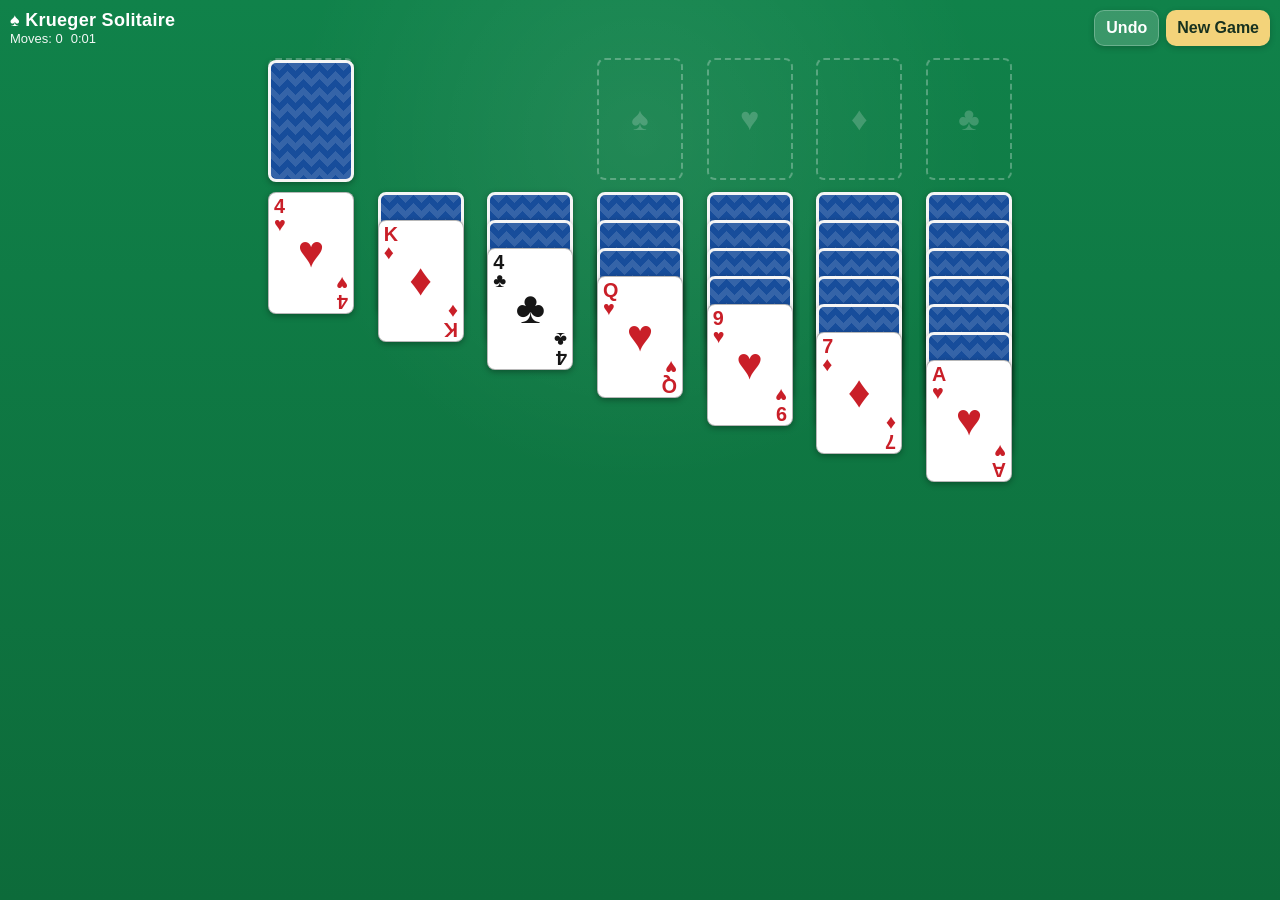
==== index.html @ a9549241 "Add files via upload" ====
<!DOCTYPE html>
<html lang="en">
<head>
  <meta charset="UTF-8" />
  <meta name="viewport" content="width=device-width, initial-scale=1, viewport-fit=cover, user-scalable=no" />
  <meta name="theme-color" content="#0d6b3a" />
  <meta name="apple-mobile-web-app-capable" content="yes" />
  <meta name="apple-mobile-web-app-status-bar-style" content="black-translucent" />
  <meta name="apple-mobile-web-app-title" content="Krueger Solitaire" />
  <title>Krueger Solitaire</title>
  <style>
    :root {
      --felt: #0d6b3a;
      --felt-dark: #084b2a;
      --gold: #f3d37a;
      --card-w: min(12.6vw, 74px);
      --card-h: calc(var(--card-w) * 1.42);
      --gap: min(1.5vw, 10px);
      --down-offset: min(4.8vw, 28px);
      --up-offset: min(7.2vw, 42px);
    }

    * { box-sizing: border-box; -webkit-tap-highlight-color: transparent; }
    html, body {
      margin: 0;
      width: 100%;
      height: 100%;
      overflow: hidden;
      font-family: -apple-system, BlinkMacSystemFont, "Segoe UI", sans-serif;
      background: var(--felt-dark);
      color: white;
      touch-action: manipulation;
      user-select: none;
    }

    body {
      padding-top: env(safe-area-inset-top);
      padding-bottom: env(safe-area-inset-bottom);
      background:
        radial-gradient(circle at 50% 15%, rgba(255,255,255,.08), transparent 35%),
        linear-gradient(180deg, #10824a, var(--felt));
    }

    #app {
      height: 100%;
      display: flex;
      flex-direction: column;
    }

    header {
      height: 54px;
      padding: 8px 10px 6px;
      display: flex;
      align-items: center;
      justify-content: space-between;
      gap: 8px;
    }

    .title {
      font-weight: 800;
      letter-spacing: .3px;
      font-size: 18px;
    }

    .stats {
      display: flex;
      gap: 8px;
      font-size: 13px;
      opacity: .95;
    }

    button {
      border: 0;
      border-radius: 10px;
      padding: 8px 11px;
      font: inherit;
      font-weight: 700;
      color: #17311f;
      background: var(--gold);
      box-shadow: 0 2px 6px rgba(0,0,0,.2);
    }

    button:active { transform: translateY(1px); }

    .toolbar {
      display: flex;
      gap: 7px;
    }

    .secondary {
      background: rgba(255,255,255,.18);
      color: white;
      border: 1px solid rgba(255,255,255,.24);
    }

    #board {
      flex: 1;
      position: relative;
      padding: 4px 8px 8px;
      overflow: hidden;
    }

    .top-row, .tableau {
      display: grid;
      grid-template-columns: repeat(7, var(--card-w));
      gap: var(--gap);
      justify-content: space-between;
    }

    .top-row {
      height: calc(var(--card-h) + 12px);
      align-items: start;
    }

    .slot, .pile {
      width: var(--card-w);
      height: var(--card-h);
      border-radius: 8px;
      position: relative;
    }

    .slot {
      border: 2px dashed rgba(255,255,255,.28);
      display: flex;
      align-items: center;
      justify-content: center;
      font-size: calc(var(--card-w) * .38);
      color: rgba(255,255,255,.42);
    }

    .slot.foundation::after {
      content: attr(data-suit);
      font-size: calc(var(--card-w) * .38);
      opacity: .48;
    }

    .spacer { visibility: hidden; }

    .card {
      position: absolute;
      width: var(--card-w);
      height: var(--card-h);
      border-radius: 8px;
      background: #fff;
      border: 1px solid rgba(0,0,0,.28);
      box-shadow: 0 2px 6px rgba(0,0,0,.32);
      color: #161616;
      padding: 5px;
      display: flex;
      flex-direction: column;
      justify-content: space-between;
      font-weight: 800;
      line-height: .9;
      cursor: pointer;
    }

    .card.red { color: #c91f28; }

    .card .corner {
      font-size: calc(var(--card-w) * .23);
    }

    .card .center {
      align-self: center;
      font-size: calc(var(--card-w) * .52);
      transform: translateY(-2px);
    }

    .card.face-down {
      background:
        linear-gradient(135deg, rgba(255,255,255,.13) 25%, transparent 25%) -8px 0/16px 16px,
        linear-gradient(225deg, rgba(255,255,255,.13) 25%, transparent 25%) -8px 0/16px 16px,
        linear-gradient(315deg, rgba(255,255,255,.13) 25%, transparent 25%) 0 0/16px 16px,
        linear-gradient(45deg, rgba(255,255,255,.13) 25%, transparent 25%) 0 0/16px 16px,
        #174d9b;
      border: 3px solid #f5f5f5;
    }

    .card.face-down > * { display: none; }

    .card.selected {
      outline: 4px solid #ffd84d;
      outline-offset: -2px;
      transform: translateY(-4px);
      z-index: 200 !important;
    }

    .tableau {
      position: relative;
      height: calc(100% - var(--card-h) - 18px);
      align-items: start;
    }

    .column {
      position: relative;
      min-height: var(--card-h);
      border-radius: 8px;
    }

    .column.empty {
      border: 2px dashed rgba(255,255,255,.2);
    }

    #message {
      position: fixed;
      left: 50%;
      bottom: calc(20px + env(safe-area-inset-bottom));
      transform: translateX(-50%);
      padding: 10px 16px;
      border-radius: 999px;
      background: rgba(0,0,0,.72);
      color: white;
      font-weight: 700;
      opacity: 0;
      pointer-events: none;
      transition: opacity .2s;
      z-index: 999;
    }

    #message.show { opacity: 1; }

    #win {
      position: fixed;
      inset: 0;
      background: rgba(0,0,0,.55);
      display: none;
      align-items: center;
      justify-content: center;
      z-index: 1000;
      padding: 24px;
    }

    #win.show { display: flex; }

    .win-card {
      width: min(92vw, 380px);
      background: white;
      color: #17311f;
      border-radius: 22px;
      padding: 28px;
      text-align: center;
      box-shadow: 0 20px 60px rgba(0,0,0,.35);
    }

    .win-card h2 { margin-top: 0; font-size: 30px; }
    .win-card p { color: #45564b; }

    @media (min-width: 700px) {
      :root {
        --card-w: 86px;
        --gap: 14px;
        --down-offset: 28px;
        --up-offset: 42px;
      }
      #board { max-width: 760px; width: 100%; margin: 0 auto; }
    }
  </style>
</head>
<body>
<div id="app">
  <header>
    <div>
      <div class="title">♠ Krueger Solitaire</div>
      <div class="stats"><span id="moves">Moves: 0</span><span id="time">0:00</span></div>
    </div>
    <div class="toolbar">
      <button class="secondary" id="undoBtn">Undo</button>
      <button id="newBtn">New Game</button>
    </div>
  </header>

  <main id="board">
    <section class="top-row">
      <div id="stock" class="pile slot">↻</div>
      <div id="waste" class="pile"></div>
      <div class="spacer"></div>
      <div class="pile slot foundation" data-suit="♠" data-foundation="S"></div>
      <div class="pile slot foundation" data-suit="♥" data-foundation="H"></div>
      <div class="pile slot foundation" data-suit="♦" data-foundation="D"></div>
      <div class="pile slot foundation" data-suit="♣" data-foundation="C"></div>
    </section>

    <section id="tableau" class="tableau"></section>
  </main>
</div>

<div id="message"></div>
<div id="win">
  <div class="win-card">
    <h2>Krueger Victory! 🎉</h2>
    <p id="winStats"></p>
    <button id="playAgain">Play Again</button>
  </div>
</div>

<script>
(() => {
  const suits = [
    { code: "S", symbol: "♠", color: "black" },
    { code: "H", symbol: "♥", color: "red" },
    { code: "D", symbol: "♦", color: "red" },
    { code: "C", symbol: "♣", color: "black" }
  ];
  const ranks = ["A","2","3","4","5","6","7","8","9","10","J","Q","K"];

  let game;
  let selected = null;
  let history = [];
  let timerId = null;
  let startTime = null;

  const $ = (s) => document.querySelector(s);
  const tableauEl = $("#tableau");
  const stockEl = $("#stock");
  const wasteEl = $("#waste");
  const msgEl = $("#message");

  function freshDeck() {
    let deck = [];
    for (const suit of suits) {
      ranks.forEach((rank, i) => deck.push({
        id: suit.code + rank,
        suit: suit.code,
        symbol: suit.symbol,
        color: suit.color,
        rank,
        value: i + 1,
        faceUp: false
      }));
    }
    for (let i = deck.length - 1; i > 0; i--) {
      const j = Math.floor(Math.random() * (i + 1));
      [deck[i], deck[j]] = [deck[j], deck[i]];
    }
    return deck;
  }

  function newGame() {
    clearInterval(timerId);
    startTime = Date.now();
    timerId = setInterval(updateTime, 1000);
    const deck = freshDeck();
    const tableau = Array.from({ length: 7 }, () => []);
    for (let col = 0; col < 7; col++) {
      for (let row = 0; row <= col; row++) {
        const c = deck.pop();
        c.faceUp = row === col;
        tableau[col].push(c);
      }
    }
    game = {
      stock: deck,
      waste: [],
      tableau,
      foundations: { S: [], H: [], D: [], C: [] },
      moves: 0
    };
    selected = null;
    history = [];
    $("#win").classList.remove("show");
    render();
  }

  function snapshot() {
    history.push(JSON.stringify(game));
    if (history.length > 100) history.shift();
  }

  function undo() {
    if (!history.length) return toast("Nothing to undo");
    game = JSON.parse(history.pop());
    selected = null;
    render();
  }

  function updateTime() {
    if (!startTime) return;
    const sec = Math.floor((Date.now() - startTime) / 1000);
    const m = Math.floor(sec / 60);
    const s = String(sec % 60).padStart(2, "0");
    $("#time").textContent = `${m}:${s}`;
  }

  function cardHTML(card, z = 1, top = 0) {
    const div = document.createElement("div");
    div.className = `card ${card.color === "red" ? "red" : ""} ${card.faceUp ? "" : "face-down"}`;
    div.dataset.id = card.id;
    div.style.zIndex = z;
    div.style.top = `${top}px`;
    if (card.faceUp) {
      div.innerHTML = `<div class="corner">${card.rank}<br>${card.symbol}</div><div class="center">${card.symbol}</div><div class="corner" style="transform:rotate(180deg)">${card.rank}<br>${card.symbol}</div>`;
    }
    return div;
  }

  function render() {
    $("#moves").textContent = `Moves: ${game.moves}`;
    document.querySelectorAll(".foundation").forEach(el => {
      const suit = el.dataset.foundation;
      el.innerHTML = "";
      const pile = game.foundations[suit];
      if (pile.length) {
        const card = pile[pile.length - 1];
        const node = cardHTML(card);
        node.addEventListener("click", () => selectCard("foundation", suit, pile.length - 1));
        el.appendChild(node);
      }
    });

    stockEl.innerHTML = "";
    stockEl.textContent = game.stock.length ? "" : "↻";
    if (game.stock.length) {
      const back = cardHTML({ id:"stock", faceUp:false });
      back.addEventListener("click", drawStock);
      stockEl.appendChild(back);
    } else {
      stockEl.onclick = recycleStock;
    }

    wasteEl.innerHTML = "";
    if (game.waste.length) {
      const card = game.waste[game.waste.length - 1];
      const node = cardHTML(card);
      node.addEventListener("click", () => selectCard("waste", null, game.waste.length - 1));
      wasteEl.appendChild(node);
    }

    tableauEl.innerHTML = "";
    game.tableau.forEach((col, ci) => {
      const colEl = document.createElement("div");
      colEl.className = `column ${col.length ? "" : "empty"}`;
      colEl.dataset.col = ci;
      colEl.addEventListener("click", (e) => {
        if (e.target === colEl) tryMoveToTableau(ci);
      });

      let top = 0;
      col.forEach((card, ri) => {
        const node = cardHTML(card, ri + 1, top);
        if (selected && selected.source === "tableau" && selected.col === ci && ri >= selected.index) {
          node.classList.add("selected");
        }
        node.addEventListener("click", (e) => {
          e.stopPropagation();
          if (!card.faceUp && ri === col.length - 1) {
            snapshot();
            card.faceUp = true;
            game.moves++;
            render();
            return;
          }
          if (card.faceUp) selectCard("tableau", ci, ri);
        });
        colEl.appendChild(node);
        top += card.faceUp ? parseFloat(getComputedStyle(document.documentElement).getPropertyValue("--up-offset")) || 42
                           : parseFloat(getComputedStyle(document.documentElement).getPropertyValue("--down-offset")) || 28;
      });
      tableauEl.appendChild(colEl);
    });

    if (selected) {
      document.querySelectorAll(`[data-id="${selected.card.id}"]`).forEach(el => el.classList.add("selected"));
    }
    checkWin();
  }

  function drawStock() {
    if (!game.stock.length) return recycleStock();
    snapshot();
    const c = game.stock.pop();
    c.faceUp = true;
    game.waste.push(c);
    game.moves++;
    selected = null;
    render();
  }

  function recycleStock() {
    if (!game.waste.length) return toast("No cards to recycle");
    snapshot();
    game.stock = game.waste.reverse().map(c => ({...c, faceUp:false}));
    game.waste = [];
    game.moves++;
    selected = null;
    render();
  }

  function selectCard(source, col, index) {
    let card;
    if (source === "waste") card = game.waste[index];
    if (source === "foundation") card = game.foundations[col][index];
    if (source === "tableau") card = game.tableau[col][index];

    if (!card || !card.faceUp) return;

    if (selected && selected.card.id === card.id) {
      if (!tryAutoFoundation()) {
        selected = null;
        render();
      }
      return;
    }

    selected = { source, col, index, card };
    render();
  }

  function isRed(card) { return card.color === "red"; }

  function canPlaceOnTableau(card, target) {
    if (!target) return card.value === 13;
    return target.faceUp && isRed(card) !== isRed(target) && target.value === card.value + 1;
  }

  function canPlaceOnFoundation(card, suit) {
    if (card.suit !== suit) return false;
    const pile = game.foundations[suit];
    return card.value === pile.length + 1;
  }

  function removeSelected() {
    if (selected.source === "waste") return [game.waste.pop()];
    if (selected.source === "foundation") return [game.foundations[selected.col].pop()];
    if (selected.source === "tableau") {
      return game.tableau[selected.col].splice(selected.index);
    }
    return [];
  }

  function revealTop(col) {
    const pile = game.tableau[col];
    if (pile.length && !pile[pile.length - 1].faceUp) {
      pile[pile.length - 1].faceUp = true;
    }
  }

  function tryMoveToTableau(targetCol) {
    if (!selected) return;
    const moving = selected.source === "tableau"
      ? game.tableau[selected.col].slice(selected.index)
      : [selected.card];
    const targetPile = game.tableau[targetCol];
    const target = targetPile[targetPile.length - 1];

    if (selected.source === "tableau" && selected.col === targetCol) return;

    if (canPlaceOnTableau(moving[0], target)) {
      snapshot();
      const fromCol = selected.source === "tableau" ? selected.col : null;
      targetPile.push(...removeSelected());
      if (fromCol !== null) revealTop(fromCol);
      game.moves++;
      selected = null;
      render();
    } else {
      toast("That card cannot go there");
    }
  }

  function tryMoveToFoundation(suit) {
    if (!selected) return;
    if (selected.source === "tableau" && selected.index !== game.tableau[selected.col].length - 1) {
      return toast("Only the top card can move to a foundation");
    }
    if (!canPlaceOnFoundation(selected.card, suit)) return toast("That card cannot go there");

    snapshot();
    const fromCol = selected.source === "tableau" ? selected.col : null;
    const [card] = removeSelected();
    game.foundations[suit].push(card);
    if (fromCol !== null) revealTop(fromCol);
    game.moves++;
    selected = null;
    render();
  }

  function tryAutoFoundation() {
    if (!selected) return false;
    if (selected.source === "tableau" && selected.index !== game.tableau[selected.col].length - 1) return false;
    const suit = selected.card.suit;
    if (!canPlaceOnFoundation(selected.card, suit)) return false;
    tryMoveToFoundation(suit);
    return true;
  }

  function toast(text) {
    msgEl.textContent = text;
    msgEl.classList.add("show");
    setTimeout(() => msgEl.classList.remove("show"), 1200);
  }

  function checkWin() {
    const total = Object.values(game.foundations).reduce((a, p) => a + p.length, 0);
    if (total === 52) {
      clearInterval(timerId);
      $("#winStats").textContent = `Finished in ${$("#time").textContent} with ${game.moves} moves.`;
      $("#win").classList.add("show");
    }
  }

  document.querySelectorAll(".foundation").forEach(el => {
    el.addEventListener("click", (e) => {
      if (e.target === el) tryMoveToFoundation(el.dataset.foundation);
    });
  });

  $("#newBtn").addEventListener("click", newGame);
  $("#undoBtn").addEventListener("click", undo);
  $("#playAgain").addEventListener("click", newGame);

  newGame();
})();
</script>
</body>
</html>
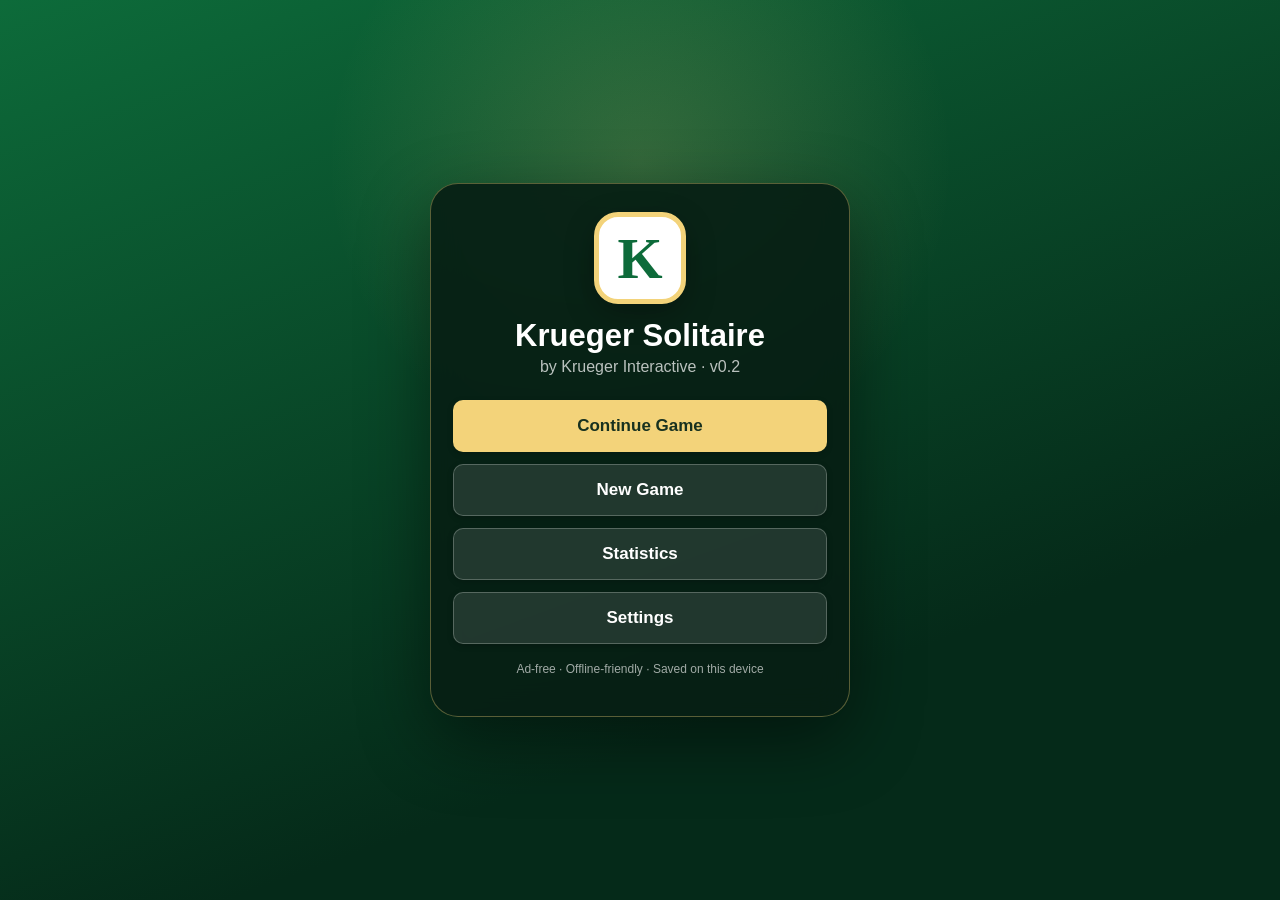
==== commit 71d61538: "Add files via upload" ====
--- a/index.html
+++ b/index.html
@@ -7,7 +7,7 @@
   <meta name="apple-mobile-web-app-capable" content="yes" />
   <meta name="apple-mobile-web-app-status-bar-style" content="black-translucent" />
   <meta name="apple-mobile-web-app-title" content="Krueger Solitaire" />
-  <title>Krueger Solitaire</title>
+  <title>Krueger Solitaire v0.2</title>
   <style>
     :root {
       --felt: #0d6b3a;
@@ -254,6 +254,106 @@
       }
       #board { max-width: 760px; width: 100%; margin: 0 auto; }
     }
+
+    .screen-overlay {
+      position: fixed;
+      inset: 0;
+      z-index: 2000;
+      display: none;
+      align-items: center;
+      justify-content: center;
+      padding: calc(24px + env(safe-area-inset-top)) 22px calc(24px + env(safe-area-inset-bottom));
+      background:
+        radial-gradient(circle at 50% 18%, rgba(243,211,122,.18), transparent 32%),
+        linear-gradient(160deg, #0d6b3a, #052a19 72%);
+    }
+    .screen-overlay.show { display: flex; }
+    .menu-panel {
+      width: min(92vw, 420px);
+      max-height: 90vh;
+      overflow: auto;
+      background: rgba(7,31,20,.92);
+      border: 1px solid rgba(243,211,122,.35);
+      border-radius: 28px;
+      padding: 28px 22px;
+      box-shadow: 0 24px 70px rgba(0,0,0,.45);
+      text-align: center;
+      backdrop-filter: blur(16px);
+    }
+    .brand-mark {
+      width: 92px;
+      height: 92px;
+      margin: 0 auto 14px;
+      border-radius: 24px;
+      display: grid;
+      place-items: center;
+      font-family: Georgia, serif;
+      font-size: 58px;
+      font-weight: 800;
+      color: #0d6b3a;
+      background: #fff;
+      border: 5px solid var(--gold);
+      box-shadow: 0 10px 30px rgba(0,0,0,.3);
+    }
+    .menu-panel h1 { margin: 4px 0 4px; font-size: 31px; }
+    .menu-panel .subtitle { margin: 0 0 24px; opacity: .72; }
+    .menu-actions { display: grid; gap: 12px; }
+    .menu-actions button {
+      width: 100%;
+      min-height: 52px;
+      font-size: 17px;
+    }
+    .menu-actions .secondary { background: rgba(255,255,255,.11); }
+    .small-note { margin-top: 18px; font-size: 12px; opacity: .62; }
+    .panel-head {
+      display: flex;
+      justify-content: space-between;
+      align-items: center;
+      margin-bottom: 18px;
+    }
+    .panel-head h2 { margin: 0; }
+    .close-button {
+      width: 42px !important;
+      min-height: 42px !important;
+      padding: 0;
+      border-radius: 50%;
+    }
+    .stat-grid {
+      display: grid;
+      grid-template-columns: 1fr 1fr;
+      gap: 12px;
+      text-align: left;
+    }
+    .stat-box {
+      background: rgba(255,255,255,.09);
+      border: 1px solid rgba(255,255,255,.12);
+      border-radius: 16px;
+      padding: 16px;
+    }
+    .stat-box strong { display: block; font-size: 26px; color: var(--gold); }
+    .stat-box span { font-size: 12px; opacity: .74; }
+    .theme-list { display: grid; gap: 11px; }
+    .theme-option {
+      display: flex;
+      justify-content: space-between;
+      align-items: center;
+      min-height: 54px;
+      padding: 10px 14px;
+      border: 1px solid rgba(255,255,255,.14);
+      border-radius: 15px;
+      background: rgba(255,255,255,.08);
+      color: white;
+      font-weight: 700;
+    }
+    .theme-option.active { outline: 3px solid var(--gold); }
+    .theme-swatch {
+      width: 60px;
+      height: 28px;
+      border-radius: 999px;
+      border: 2px solid rgba(255,255,255,.6);
+    }
+    #homeBtn { padding-left: 10px; padding-right: 10px; }
+
   </style>
 </head>
 <body>
@@ -264,6 +364,7 @@
       <div class="stats"><span id="moves">Moves: 0</span><span id="time">0:00</span></div>
     </div>
     <div class="toolbar">
+      <button class="secondary" id="homeBtn">Home</button>
       <button class="secondary" id="undoBtn">Undo</button>
       <button id="newBtn">New Game</button>
     </div>
@@ -293,8 +394,131 @@
   </div>
 </div>
 
+
+<div id="homeScreen" class="screen-overlay show">
+  <div class="menu-panel">
+    <div class="brand-mark">K</div>
+    <h1>Krueger Solitaire</h1>
+    <p class="subtitle">by Krueger Interactive · v0.2</p>
+    <div class="menu-actions">
+      <button id="continueBtn">Continue Game</button>
+      <button id="freshGameBtn" class="secondary">New Game</button>
+      <button id="statsBtn" class="secondary">Statistics</button>
+      <button id="settingsBtn" class="secondary">Settings</button>
+    </div>
+    <p class="small-note">Ad-free · Offline-friendly · Saved on this device</p>
+  </div>
+</div>
+
+<div id="statsScreen" class="screen-overlay">
+  <div class="menu-panel">
+    <div class="panel-head">
+      <h2>Statistics</h2>
+      <button class="secondary close-button" data-close="statsScreen">×</button>
+    </div>
+    <div class="stat-grid">
+      <div class="stat-box"><strong id="statGames">0</strong><span>Games started</span></div>
+      <div class="stat-box"><strong id="statWins">0</strong><span>Games won</span></div>
+      <div class="stat-box"><strong id="statBest">—</strong><span>Best time</span></div>
+      <div class="stat-box"><strong id="statMoves">—</strong><span>Best moves</span></div>
+    </div>
+    <div class="menu-actions" style="margin-top:16px">
+      <button id="resetStatsBtn" class="secondary">Reset Statistics</button>
+    </div>
+  </div>
+</div>
+
+<div id="settingsScreen" class="screen-overlay">
+  <div class="menu-panel">
+    <div class="panel-head">
+      <h2>Table Theme</h2>
+      <button class="secondary close-button" data-close="settingsScreen">×</button>
+    </div>
+    <div class="theme-list">
+      <button class="theme-option" data-theme="green"><span>Classic Green</span><span class="theme-swatch" style="background:#0d6b3a"></span></button>
+      <button class="theme-option" data-theme="blue"><span>Midnight Blue</span><span class="theme-swatch" style="background:#164a8a"></span></button>
+      <button class="theme-option" data-theme="burgundy"><span>Burgundy</span><span class="theme-swatch" style="background:#721f35"></span></button>
+      <button class="theme-option" data-theme="black"><span>Black & Gold</span><span class="theme-swatch" style="background:#181818"></span></button>
+    </div>
+  </div>
+</div>
+
 <script>
 (() => {
+
+  const SAVE_KEY = "krueger-solitaire-save-v02";
+  const STATS_KEY = "krueger-solitaire-stats-v02";
+  const THEME_KEY = "krueger-solitaire-theme-v02";
+  let elapsedBeforeLoad = 0;
+
+  function getStats() {
+    try {
+      return JSON.parse(localStorage.getItem(STATS_KEY)) || { games: 0, wins: 0, bestSeconds: null, bestMoves: null };
+    } catch {
+      return { games: 0, wins: 0, bestSeconds: null, bestMoves: null };
+    }
+  }
+
+  function saveStats(stats) {
+    localStorage.setItem(STATS_KEY, JSON.stringify(stats));
+    updateStatsPanel();
+  }
+
+  function updateStatsPanel() {
+    const s = getStats();
+    const format = (seconds) => {
+      if (seconds == null) return "—";
+      const m = Math.floor(seconds / 60);
+      return `${m}:${String(seconds % 60).padStart(2, "0")}`;
+    };
+    document.querySelector("#statGames").textContent = s.games;
+    document.querySelector("#statWins").textContent = s.wins;
+    document.querySelector("#statBest").textContent = format(s.bestSeconds);
+    document.querySelector("#statMoves").textContent = s.bestMoves ?? "—";
+  }
+
+  function saveCurrentGame() {
+    if (!game) return;
+    const elapsed = Math.floor((Date.now() - startTime) / 1000);
+    localStorage.setItem(SAVE_KEY, JSON.stringify({ game, elapsed }));
+  }
+
+  function loadCurrentGame() {
+    try {
+      const saved = JSON.parse(localStorage.getItem(SAVE_KEY));
+      if (!saved?.game) return false;
+      game = saved.game;
+      elapsedBeforeLoad = saved.elapsed || 0;
+      startTime = Date.now() - elapsedBeforeLoad * 1000;
+      history = [];
+      selected = null;
+      render();
+      return true;
+    } catch {
+      return false;
+    }
+  }
+
+  function applyTheme(name) {
+    const themes = {
+      green: ["#0d6b3a", "#084b2a"],
+      blue: ["#164a8a", "#082950"],
+      burgundy: ["#721f35", "#3d0e1b"],
+      black: ["#181818", "#050505"]
+    };
+    const chosen = themes[name] || themes.green;
+    document.documentElement.style.setProperty("--felt", chosen[0]);
+    document.documentElement.style.setProperty("--felt-dark", chosen[1]);
+    document.body.style.background =
+      `radial-gradient(circle at 50% 15%, rgba(255,255,255,.08), transparent 35%), linear-gradient(180deg, ${chosen[0]}, ${chosen[1]})`;
+    localStorage.setItem(THEME_KEY, name);
+    document.querySelectorAll(".theme-option").forEach(b => b.classList.toggle("active", b.dataset.theme === name));
+  }
+
+  function showScreen(id) {
+    document.querySelectorAll(".screen-overlay").forEach(el => el.classList.remove("show"));
+    if (id) document.querySelector(`#${id}`).classList.add("show");
+  }
   const suits = [
     { code: "S", symbol: "♠", color: "black" },
     { code: "H", symbol: "♥", color: "red" },
@@ -335,7 +559,13 @@
     return deck;
   }
 
-  function newGame() {
+  function newGame(countGame = true) {
+    clearInterval(timerId);
+    if (countGame) {
+      const stats = getStats();
+      stats.games++;
+      saveStats(stats);
+    }
     clearInterval(timerId);
     startTime = Date.now();
     timerId = setInterval(updateTime, 1000);
@@ -462,6 +692,7 @@
       document.querySelectorAll(`[data-id="${selected.card.id}"]`).forEach(el => el.classList.add("selected"));
     }
     checkWin();
+    saveCurrentGame();
   }
 
   function drawStock() {
@@ -593,6 +824,16 @@
     const total = Object.values(game.foundations).reduce((a, p) => a + p.length, 0);
     if (total === 52) {
       clearInterval(timerId);
+      const elapsed = Math.floor((Date.now() - startTime) / 1000);
+      const stats = getStats();
+      if (!game.winRecorded) {
+        stats.wins++;
+        stats.bestSeconds = stats.bestSeconds == null ? elapsed : Math.min(stats.bestSeconds, elapsed);
+        stats.bestMoves = stats.bestMoves == null ? game.moves : Math.min(stats.bestMoves, game.moves);
+        game.winRecorded = true;
+        saveStats(stats);
+        saveCurrentGame();
+      }
       $("#winStats").textContent = `Finished in ${$("#time").textContent} with ${game.moves} moves.`;
       $("#win").classList.add("show");
     }
@@ -604,11 +845,52 @@
     });
   });
 
-  $("#newBtn").addEventListener("click", newGame);
+  $("#newBtn").addEventListener("click", () => newGame(true));
   $("#undoBtn").addEventListener("click", undo);
-  $("#playAgain").addEventListener("click", newGame);
-
-  newGame();
+  $("#playAgain").addEventListener("click", () => newGame(true));
+  $("#homeBtn").addEventListener("click", () => showScreen("homeScreen"));
+
+  $("#continueBtn").addEventListener("click", () => {
+    if (!game && !loadCurrentGame()) newGame(true);
+    showScreen(null);
+  });
+
+  $("#freshGameBtn").addEventListener("click", () => {
+    newGame(true);
+    showScreen(null);
+  });
+
+  $("#statsBtn").addEventListener("click", () => {
+    updateStatsPanel();
+    showScreen("statsScreen");
+  });
+
+  $("#settingsBtn").addEventListener("click", () => showScreen("settingsScreen"));
+
+  document.querySelectorAll("[data-close]").forEach(btn => {
+    btn.addEventListener("click", () => showScreen("homeScreen"));
+  });
+
+  document.querySelectorAll(".theme-option").forEach(btn => {
+    btn.addEventListener("click", () => applyTheme(btn.dataset.theme));
+  });
+
+  $("#resetStatsBtn").addEventListener("click", () => {
+    if (confirm("Reset all Krueger Solitaire statistics?")) {
+      localStorage.removeItem(STATS_KEY);
+      updateStatsPanel();
+    }
+  });
+
+  applyTheme(localStorage.getItem(THEME_KEY) || "green");
+  updateStatsPanel();
+
+  clearInterval(timerId);
+  startTime = Date.now();
+  timerId = setInterval(updateTime, 1000);
+  if (!loadCurrentGame()) {
+    newGame(false);
+  }
 })();
 </script>
 </body>
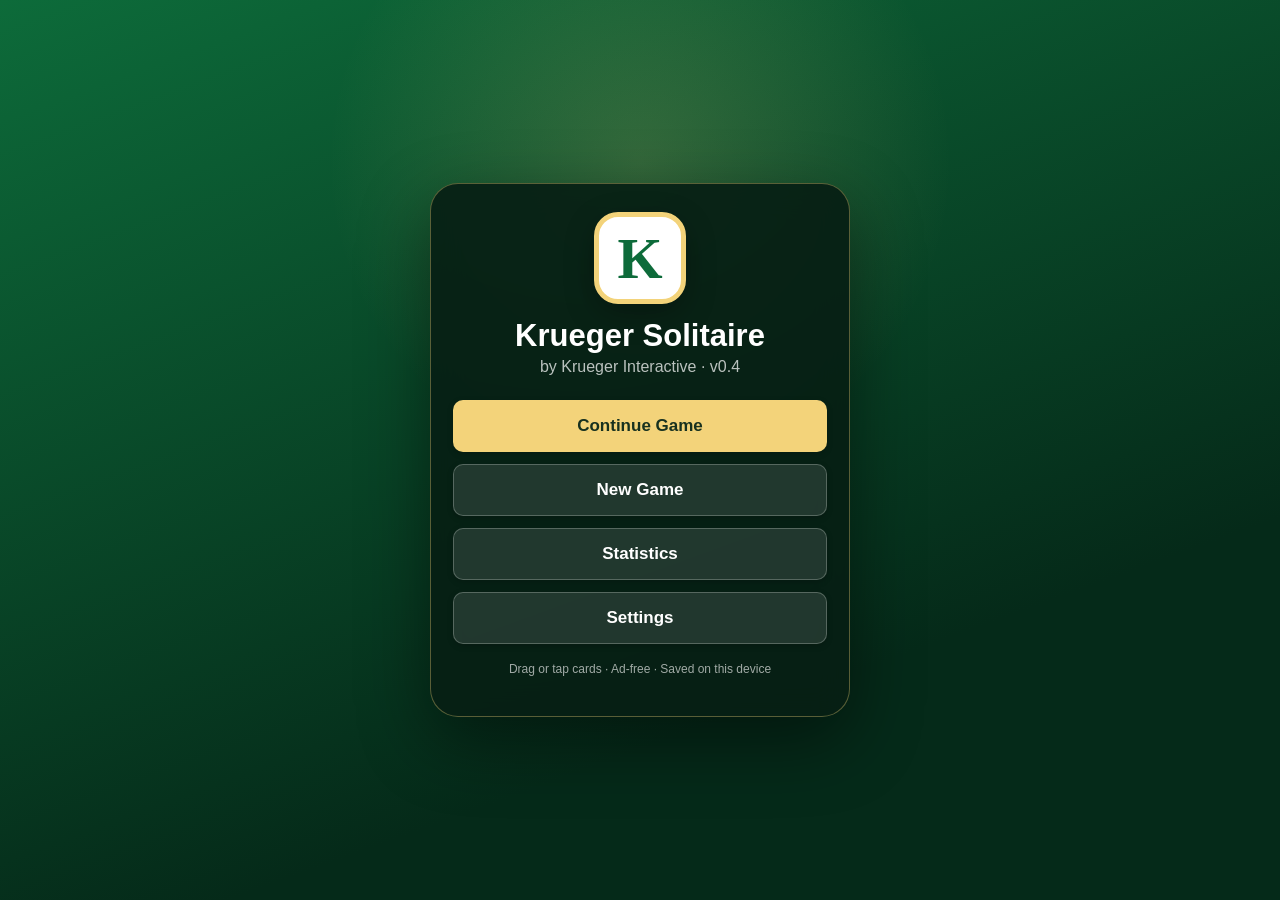
==== commit 8fd75643: "Add files via upload" ====
--- a/index.html
+++ b/index.html
@@ -7,17 +7,17 @@
   <meta name="apple-mobile-web-app-capable" content="yes" />
   <meta name="apple-mobile-web-app-status-bar-style" content="black-translucent" />
   <meta name="apple-mobile-web-app-title" content="Krueger Solitaire" />
-  <title>Krueger Solitaire v0.2</title>
+  <title>Krueger Solitaire v0.4</title>
   <style>
     :root {
       --felt: #0d6b3a;
       --felt-dark: #084b2a;
       --gold: #f3d37a;
-      --card-w: min(12.6vw, 74px);
+      --card-w: min(13.25vw, 82px);
       --card-h: calc(var(--card-w) * 1.42);
-      --gap: min(1.5vw, 10px);
-      --down-offset: min(4.8vw, 28px);
-      --up-offset: min(7.2vw, 42px);
+      --gap: min(0.9vw, 7px);
+      --down-offset: min(5.2vw, 31px);
+      --up-offset: min(8.5vw, 50px);
     }
 
     * { box-sizing: border-box; -webkit-tap-highlight-color: transparent; }
@@ -53,6 +53,7 @@
       display: flex;
       align-items: center;
       justify-content: space-between;
+      width: 100%;
       gap: 8px;
     }
 
@@ -140,30 +141,64 @@
       position: absolute;
       width: var(--card-w);
       height: var(--card-h);
-      border-radius: 8px;
-      background: #fff;
+      border-radius: 10px;
+      background: linear-gradient(180deg, #ffffff, #f7f7f5);
       border: 1px solid rgba(0,0,0,.28);
-      box-shadow: 0 2px 6px rgba(0,0,0,.32);
-      color: #161616;
-      padding: 5px;
+      box-shadow: 0 3px 9px rgba(0,0,0,.34);
+      color: #101010;
+      padding: 5px 6px;
+      display: block;
+      font-family: Georgia, "Times New Roman", serif;
+      font-weight: 700;
+      line-height: .88;
+      cursor: pointer;
+      text-rendering: geometricPrecision;
+      -webkit-font-smoothing: antialiased;
+      transform: translateZ(0);
+    }
+
+    .card::after {
+      content: "";
+      position: absolute;
+      inset: -6px;
+      border-radius: 14px;
+    }
+
+    .card.red { color: #c81925; }
+
+    .card .corner {
+      position: absolute;
+      top: 6px;
+      left: 7px;
       display: flex;
       flex-direction: column;
-      justify-content: space-between;
-      font-weight: 800;
-      line-height: .9;
-      cursor: pointer;
-    }
-
-    .card.red { color: #c91f28; }
-
-    .card .corner {
-      font-size: calc(var(--card-w) * .23);
+      align-items: center;
+      font-size: calc(var(--card-w) * .255);
+      line-height: .78;
+      letter-spacing: -.5px;
+    }
+
+    .card .corner.bottom {
+      top: auto;
+      left: auto;
+      right: 7px;
+      bottom: 6px;
+      transform: rotate(180deg);
+    }
+
+    .card .corner .suit-small {
+      font-size: .86em;
+      margin-top: 4px;
     }
 
     .card .center {
-      align-self: center;
-      font-size: calc(var(--card-w) * .52);
-      transform: translateY(-2px);
+      position: absolute;
+      inset: 0;
+      display: grid;
+      place-items: center;
+      font-size: calc(var(--card-w) * .58);
+      line-height: 1;
+      font-family: "Times New Roman", Georgia, serif;
     }
 
     .card.face-down {
@@ -353,6 +388,91 @@
       border: 2px solid rgba(255,255,255,.6);
     }
     #homeBtn { padding-left: 10px; padding-right: 10px; }
+
+
+    .column {
+      touch-action: manipulation;
+    }
+
+    .card:active {
+      transform: translateY(-3px) scale(1.025);
+    }
+
+    .tap-guide {
+      position: fixed;
+      left: 50%;
+      top: calc(58px + env(safe-area-inset-top));
+      transform: translateX(-50%);
+      z-index: 1500;
+      background: rgba(0,0,0,.7);
+      border: 1px solid rgba(255,255,255,.2);
+      border-radius: 999px;
+      padding: 7px 12px;
+      font-size: 12px;
+      opacity: 0;
+      pointer-events: none;
+      transition: opacity .2s;
+    }
+
+    .tap-guide.show { opacity: 1; }
+
+    @media (max-width: 430px) {
+      header {
+        height: 50px;
+        padding-left: 7px;
+        padding-right: 7px;
+      }
+      .title { font-size: 15px; }
+      .stats { font-size: 11px; gap: 5px; }
+      .toolbar { gap: 4px; }
+      .toolbar button {
+        padding: 7px 8px;
+        font-size: 12px;
+      }
+      #board {
+        padding-left: 4px;
+        padding-right: 4px;
+      }
+    }
+
+
+    .card {
+      touch-action: none;
+    }
+
+    .drag-ghost {
+      position: fixed;
+      left: 0;
+      top: 0;
+      z-index: 5000;
+      pointer-events: none;
+      will-change: transform;
+      filter: drop-shadow(0 12px 14px rgba(0,0,0,.42));
+    }
+
+    .drag-ghost .card {
+      position: absolute;
+      left: 0;
+      transform: none !important;
+      transition: none !important;
+    }
+
+    .card.drag-source {
+      opacity: .28;
+    }
+
+    .column.drop-target,
+    .pile.drop-target,
+    .slot.drop-target {
+      outline: 4px solid var(--gold);
+      outline-offset: 3px;
+      background: rgba(243,211,122,.16);
+    }
+
+    body.dragging,
+    body.dragging * {
+      cursor: grabbing !important;
+    }
 
   </style>
 </head>
@@ -385,7 +505,7 @@
   </main>
 </div>
 
-<div id="message"></div>
+<div id="message"></div><div id="tapGuide" class="tap-guide">Tap a card, then tap where it should go</div>
 <div id="win">
   <div class="win-card">
     <h2>Krueger Victory! 🎉</h2>
@@ -399,14 +519,14 @@
   <div class="menu-panel">
     <div class="brand-mark">K</div>
     <h1>Krueger Solitaire</h1>
-    <p class="subtitle">by Krueger Interactive · v0.2</p>
+    <p class="subtitle">by Krueger Interactive · v0.4</p>
     <div class="menu-actions">
       <button id="continueBtn">Continue Game</button>
       <button id="freshGameBtn" class="secondary">New Game</button>
       <button id="statsBtn" class="secondary">Statistics</button>
       <button id="settingsBtn" class="secondary">Settings</button>
     </div>
-    <p class="small-note">Ad-free · Offline-friendly · Saved on this device</p>
+    <p class="small-note">Drag or tap cards · Ad-free · Saved on this device</p>
   </div>
 </div>
 
@@ -533,6 +653,190 @@
   let timerId = null;
   let startTime = null;
 
+  let dragState = null;
+
+  function selectedCardsFor(source, col, index) {
+    if (source === "tableau") return game.tableau[col].slice(index);
+    if (source === "waste") return [game.waste[index]];
+    if (source === "foundation") return [game.foundations[col][index]];
+    return [];
+  }
+
+  function createDragGhost(cards, startX, startY, sourceNode) {
+    const ghost = document.createElement("div");
+    ghost.className = "drag-ghost";
+    const rect = sourceNode.getBoundingClientRect();
+    const faceOffset = parseFloat(getComputedStyle(document.documentElement).getPropertyValue("--up-offset")) || 50;
+
+    cards.forEach((card, i) => {
+      const node = cardHTML(card, i + 1, i * faceOffset);
+      node.style.position = "absolute";
+      ghost.appendChild(node);
+    });
+
+    ghost.style.width = `${rect.width}px`;
+    ghost.style.height = `${rect.height + Math.max(0, cards.length - 1) * faceOffset}px`;
+    document.body.appendChild(ghost);
+
+    return {
+      node: ghost,
+      offsetX: startX - rect.left,
+      offsetY: startY - rect.top
+    };
+  }
+
+  function moveDragGhost(x, y) {
+    if (!dragState?.ghost) return;
+    dragState.ghost.node.style.transform =
+      `translate3d(${x - dragState.ghost.offsetX}px, ${y - dragState.ghost.offsetY}px, 0)`;
+  }
+
+  function clearDropTargets() {
+    document.querySelectorAll(".drop-target").forEach(el => el.classList.remove("drop-target"));
+  }
+
+  function getDropTarget(x, y) {
+    if (!dragState) return null;
+    const ghost = dragState.ghost?.node;
+    if (ghost) ghost.style.display = "none";
+    const el = document.elementFromPoint(x, y);
+    if (ghost) ghost.style.display = "";
+
+    if (!el) return null;
+
+    const foundation = el.closest("[data-foundation]");
+    if (foundation) {
+      const suit = foundation.dataset.foundation;
+      if (dragState.cards.length === 1 && canPlaceOnFoundation(dragState.cards[0], suit)) {
+        return { type: "foundation", suit, el: foundation };
+      }
+    }
+
+    const column = el.closest(".column");
+    if (column) {
+      const col = Number(column.dataset.col);
+      if (dragState.source === "tableau" && dragState.col === col) return null;
+      const pile = game.tableau[col];
+      const target = pile[pile.length - 1];
+      if (canPlaceOnTableau(dragState.cards[0], target)) {
+        return { type: "tableau", col, el: column };
+      }
+    }
+    return null;
+  }
+
+  function updateDropTarget(x, y) {
+    clearDropTargets();
+    const target = getDropTarget(x, y);
+    dragState.target = target;
+    if (target) target.el.classList.add("drop-target");
+  }
+
+  function beginCardDrag(event, source, col, index, cardNode) {
+    if (event.pointerType === "mouse" && event.button !== 0) return;
+    let card;
+    if (source === "tableau") card = game.tableau[col][index];
+    if (source === "waste") card = game.waste[index];
+    if (source === "foundation") card = game.foundations[col][index];
+    if (!card?.faceUp) return;
+
+    const cards = selectedCardsFor(source, col, index);
+    if (!cards.length) return;
+
+    dragState = {
+      pointerId: event.pointerId,
+      source,
+      col,
+      index,
+      cards,
+      startX: event.clientX,
+      startY: event.clientY,
+      currentX: event.clientX,
+      currentY: event.clientY,
+      dragging: false,
+      sourceNodes: []
+    };
+
+    cardNode.setPointerCapture?.(event.pointerId);
+  }
+
+  function moveCardDrag(event) {
+    if (!dragState || event.pointerId !== dragState.pointerId) return;
+    dragState.currentX = event.clientX;
+    dragState.currentY = event.clientY;
+
+    const distance = Math.hypot(
+      dragState.currentX - dragState.startX,
+      dragState.currentY - dragState.startY
+    );
+
+    if (!dragState.dragging && distance > 8) {
+      dragState.dragging = true;
+      dragState.ghost = createDragGhost(
+        dragState.cards,
+        dragState.startX,
+        dragState.startY,
+        event.currentTarget
+      );
+
+      dragState.sourceNodes = [...document.querySelectorAll(
+        dragState.cards.map(c => `[data-id="${c.id}"]`).join(",")
+      )];
+      dragState.sourceNodes.forEach(node => node.classList.add("drag-source"));
+      document.body.classList.add("dragging");
+      selected = null;
+    }
+
+    if (dragState.dragging) {
+      event.preventDefault();
+      moveDragGhost(event.clientX, event.clientY);
+      updateDropTarget(event.clientX, event.clientY);
+    }
+  }
+
+  function finishCardDrag(event) {
+    if (!dragState || event.pointerId !== dragState.pointerId) return;
+
+    if (dragState.dragging && dragState.target) {
+      selected = {
+        source: dragState.source,
+        col: dragState.col,
+        index: dragState.index,
+        card: dragState.cards[0]
+      };
+
+      if (dragState.target.type === "tableau") {
+        tryMoveToTableau(dragState.target.col);
+      } else {
+        tryMoveToFoundation(dragState.target.suit);
+      }
+    } else if (!dragState.dragging) {
+      selectCard(dragState.source, dragState.col, dragState.index);
+    }
+
+    dragState.sourceNodes?.forEach(node => node.classList.remove("drag-source"));
+    dragState.ghost?.node.remove();
+    clearDropTargets();
+    document.body.classList.remove("dragging");
+    dragState = null;
+  }
+
+  function cancelCardDrag() {
+    if (!dragState) return;
+    dragState.sourceNodes?.forEach(node => node.classList.remove("drag-source"));
+    dragState.ghost?.node.remove();
+    clearDropTargets();
+    document.body.classList.remove("dragging");
+    dragState = null;
+  }
+
+  function attachDragHandlers(node, source, col, index) {
+    node.addEventListener("pointerdown", e => beginCardDrag(e, source, col, index, node));
+    node.addEventListener("pointermove", moveCardDrag);
+    node.addEventListener("pointerup", finishCardDrag);
+    node.addEventListener("pointercancel", cancelCardDrag);
+  }
+
   const $ = (s) => document.querySelector(s);
   const tableauEl = $("#tableau");
   const stockEl = $("#stock");
@@ -618,7 +922,10 @@
     div.style.zIndex = z;
     div.style.top = `${top}px`;
     if (card.faceUp) {
-      div.innerHTML = `<div class="corner">${card.rank}<br>${card.symbol}</div><div class="center">${card.symbol}</div><div class="corner" style="transform:rotate(180deg)">${card.rank}<br>${card.symbol}</div>`;
+      div.innerHTML = `
+        <div class="corner"><span>${card.rank}</span><span class="suit-small">${card.symbol}</span></div>
+        <div class="center">${card.symbol}</div>
+        <div class="corner bottom"><span>${card.rank}</span><span class="suit-small">${card.symbol}</span></div>`;
     }
     return div;
   }
@@ -632,7 +939,7 @@
       if (pile.length) {
         const card = pile[pile.length - 1];
         const node = cardHTML(card);
-        node.addEventListener("click", () => selectCard("foundation", suit, pile.length - 1));
+        attachDragHandlers(node, "foundation", suit, pile.length - 1);
         el.appendChild(node);
       }
     });
@@ -651,7 +958,7 @@
     if (game.waste.length) {
       const card = game.waste[game.waste.length - 1];
       const node = cardHTML(card);
-      node.addEventListener("click", () => selectCard("waste", null, game.waste.length - 1));
+      attachDragHandlers(node, "waste", null, game.waste.length - 1);
       wasteEl.appendChild(node);
     }
 
@@ -670,17 +977,19 @@
         if (selected && selected.source === "tableau" && selected.col === ci && ri >= selected.index) {
           node.classList.add("selected");
         }
-        node.addEventListener("click", (e) => {
-          e.stopPropagation();
-          if (!card.faceUp && ri === col.length - 1) {
-            snapshot();
-            card.faceUp = true;
-            game.moves++;
-            render();
-            return;
-          }
-          if (card.faceUp) selectCard("tableau", ci, ri);
-        });
+        if (!card.faceUp) {
+          node.addEventListener("click", (e) => {
+            e.stopPropagation();
+            if (ri === col.length - 1) {
+              snapshot();
+              card.faceUp = true;
+              game.moves++;
+              render();
+            }
+          });
+        } else {
+          attachDragHandlers(node, "tableau", ci, ri);
+        }
         colEl.appendChild(node);
         top += card.faceUp ? parseFloat(getComputedStyle(document.documentElement).getPropertyValue("--up-offset")) || 42
                            : parseFloat(getComputedStyle(document.documentElement).getPropertyValue("--down-offset")) || 28;
@@ -732,7 +1041,23 @@
       return;
     }
 
+    // When a card is already selected, tapping the top card of another
+    // tableau column attempts to move the selection there.
+    if (selected && source === "tableau") {
+      const targetPile = game.tableau[col];
+      if (index === targetPile.length - 1 && !(selected.source === "tableau" && selected.col === col)) {
+        const moving = selected.source === "tableau"
+          ? game.tableau[selected.col].slice(selected.index)
+          : [selected.card];
+        if (canPlaceOnTableau(moving[0], card)) {
+          tryMoveToTableau(col);
+          return;
+        }
+      }
+    }
+
     selected = { source, col, index, card };
+    showTapGuide();
     render();
   }
 
@@ -818,6 +1143,13 @@
     msgEl.textContent = text;
     msgEl.classList.add("show");
     setTimeout(() => msgEl.classList.remove("show"), 1200);
+  }
+
+  function showTapGuide() {
+    const el = document.querySelector("#tapGuide");
+    el.classList.add("show");
+    clearTimeout(showTapGuide.timer);
+    showTapGuide.timer = setTimeout(() => el.classList.remove("show"), 1100);
   }
 
   function checkWin() {
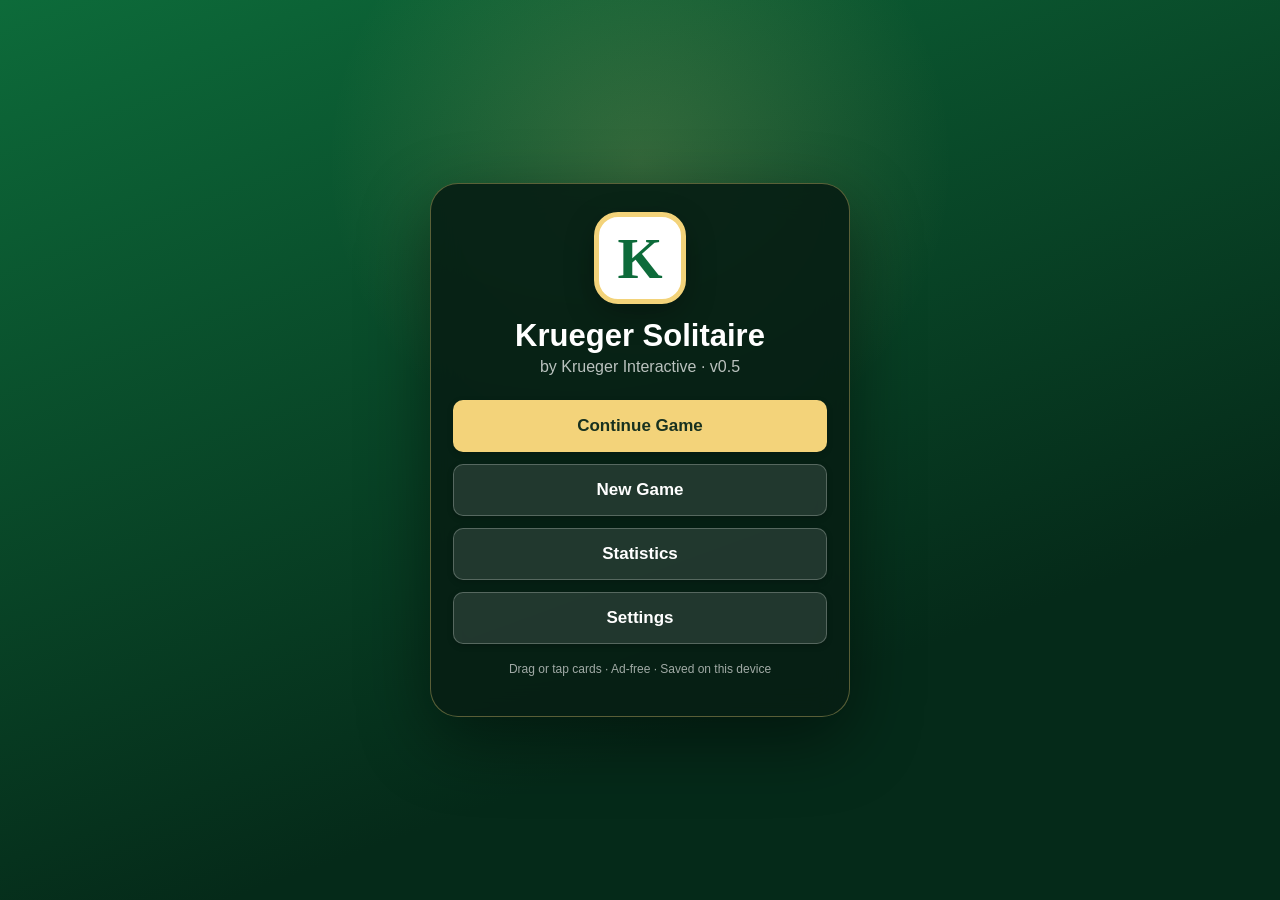
==== commit cbfb5155: "Add files via upload" ====
--- a/index.html
+++ b/index.html
@@ -7,7 +7,7 @@
   <meta name="apple-mobile-web-app-capable" content="yes" />
   <meta name="apple-mobile-web-app-status-bar-style" content="black-translucent" />
   <meta name="apple-mobile-web-app-title" content="Krueger Solitaire" />
-  <title>Krueger Solitaire v0.4</title>
+  <title>Krueger Solitaire v0.5</title>
   <style>
     :root {
       --felt: #0d6b3a;
@@ -474,6 +474,62 @@
       cursor: grabbing !important;
     }
 
+
+    :root {
+      --destination-image: none;
+      --destination-overlay: rgba(0, 45, 28, .60);
+    }
+
+    body.destination-theme {
+      background-image:
+        linear-gradient(var(--destination-overlay), var(--destination-overlay)),
+        var(--destination-image);
+      background-size: cover;
+      background-position: center;
+      background-attachment: fixed;
+    }
+
+    body.destination-theme #board {
+      background: rgba(0, 30, 18, .18);
+      border-radius: 18px;
+      backdrop-filter: blur(1.5px);
+    }
+
+    .destination-badge {
+      position: fixed;
+      left: 50%;
+      bottom: calc(10px + env(safe-area-inset-bottom));
+      transform: translateX(-50%);
+      z-index: 1200;
+      padding: 7px 12px;
+      border-radius: 999px;
+      background: rgba(0,0,0,.58);
+      border: 1px solid rgba(255,255,255,.28);
+      font-size: 12px;
+      font-weight: 700;
+      white-space: nowrap;
+      pointer-events: none;
+    }
+
+    .theme-description {
+      margin-top: 8px;
+      text-align: left;
+      font-size: 13px;
+      line-height: 1.35;
+      opacity: .78;
+    }
+
+    .credit-box {
+      margin-top: 18px;
+      padding: 12px;
+      border-radius: 14px;
+      text-align: left;
+      background: rgba(255,255,255,.08);
+      font-size: 12px;
+      line-height: 1.4;
+      opacity: .8;
+    }
+
   </style>
 </head>
 <body>
@@ -505,7 +561,7 @@
   </main>
 </div>
 
-<div id="message"></div><div id="tapGuide" class="tap-guide">Tap a card, then tap where it should go</div>
+<div id="message"></div><div id="destinationBadge" class="destination-badge" style="display:none">🌴 Palawan · Mabuhay!</div><div id="tapGuide" class="tap-guide">Tap a card, then tap where it should go</div>
 <div id="win">
   <div class="win-card">
     <h2>Krueger Victory! 🎉</h2>
@@ -519,7 +575,7 @@
   <div class="menu-panel">
     <div class="brand-mark">K</div>
     <h1>Krueger Solitaire</h1>
-    <p class="subtitle">by Krueger Interactive · v0.4</p>
+    <p class="subtitle">by Krueger Interactive · v0.5</p>
     <div class="menu-actions">
       <button id="continueBtn">Continue Game</button>
       <button id="freshGameBtn" class="secondary">New Game</button>
@@ -555,10 +611,19 @@
       <button class="secondary close-button" data-close="settingsScreen">×</button>
     </div>
     <div class="theme-list">
+      <button class="theme-option" data-theme="palawan">
+        <span>Palawan, Philippines</span>
+        <span class="theme-swatch" style="background-image:url('[data-uri]');background-size:cover;background-position:center"></span>
+      </button>
+      <div class="theme-description">Mabuhay! Limestone cliffs, tropical water, and lush island scenery from El Nido, Palawan.</div>
       <button class="theme-option" data-theme="green"><span>Classic Green</span><span class="theme-swatch" style="background:#0d6b3a"></span></button>
       <button class="theme-option" data-theme="blue"><span>Midnight Blue</span><span class="theme-swatch" style="background:#164a8a"></span></button>
       <button class="theme-option" data-theme="burgundy"><span>Burgundy</span><span class="theme-swatch" style="background:#721f35"></span></button>
       <button class="theme-option" data-theme="black"><span>Black & Gold</span><span class="theme-swatch" style="background:#181818"></span></button>
+    </div>
+    <div class="credit-box">
+      Photo: “El nido limestone cliffs” by Jo Hannah Asetre.<br>
+      Licensed under CC BY-SA 4.0. Image embedded for offline play.
     </div>
   </div>
 </div>
@@ -626,13 +691,33 @@
       burgundy: ["#721f35", "#3d0e1b"],
       black: ["#181818", "#050505"]
     };
-    const chosen = themes[name] || themes.green;
-    document.documentElement.style.setProperty("--felt", chosen[0]);
-    document.documentElement.style.setProperty("--felt-dark", chosen[1]);
-    document.body.style.background =
-      `radial-gradient(circle at 50% 15%, rgba(255,255,255,.08), transparent 35%), linear-gradient(180deg, ${chosen[0]}, ${chosen[1]})`;
+
+    document.body.classList.remove("destination-theme");
+    document.body.style.removeProperty("--destination-image");
+    document.querySelector("#destinationBadge").style.display = "none";
+
+    if (name === "palawan") {
+      document.documentElement.style.setProperty("--felt", "#0f6f56");
+      document.documentElement.style.setProperty("--felt-dark", "#073d31");
+      document.body.classList.add("destination-theme");
+      document.body.style.setProperty("--destination-image", "url('[data-uri]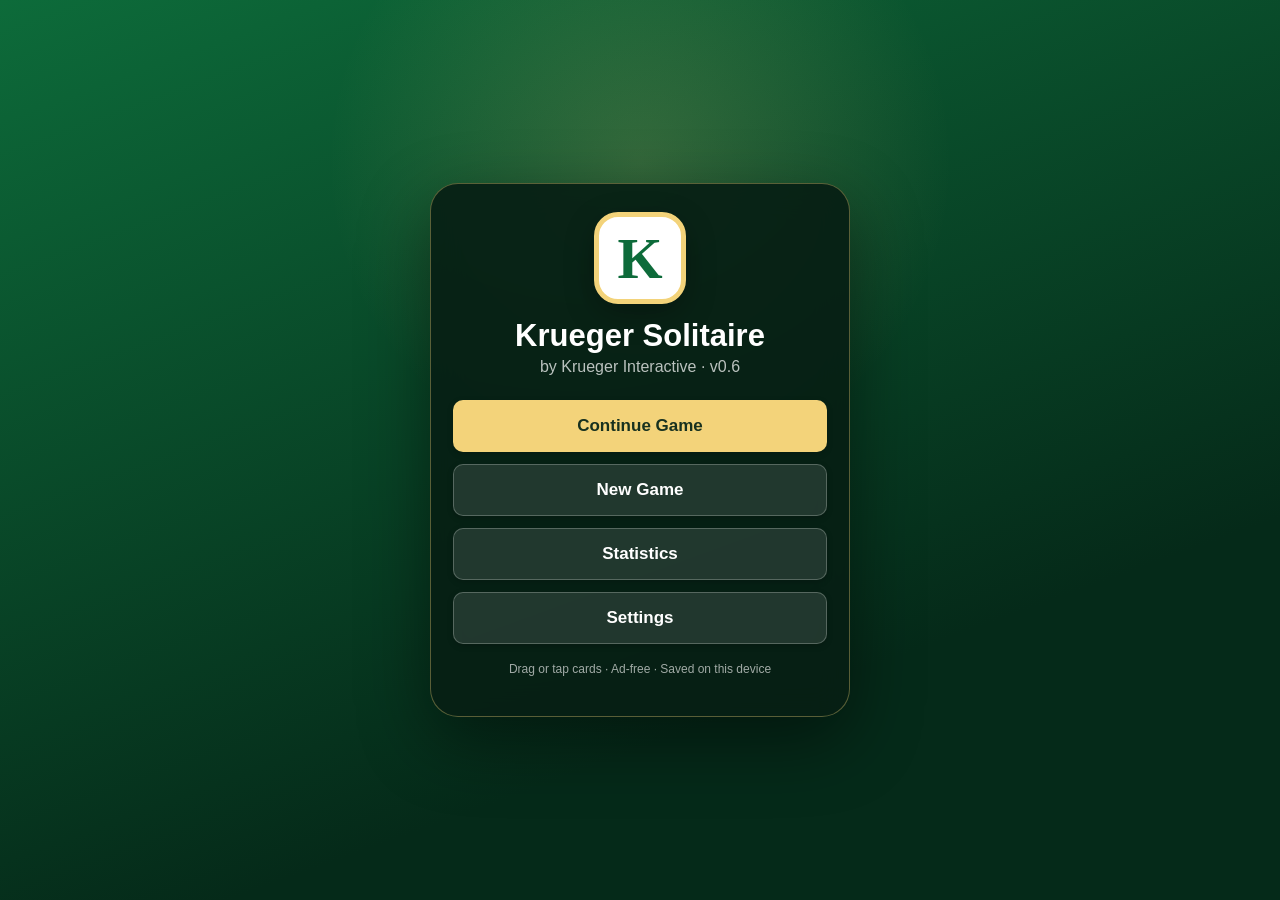
==== commit fac40492: "Add files via upload" ====
--- a/index.html
+++ b/index.html
@@ -7,7 +7,7 @@
   <meta name="apple-mobile-web-app-capable" content="yes" />
   <meta name="apple-mobile-web-app-status-bar-style" content="black-translucent" />
   <meta name="apple-mobile-web-app-title" content="Krueger Solitaire" />
-  <title>Krueger Solitaire v0.5</title>
+  <title>Krueger Solitaire v0.6</title>
   <style>
     :root {
       --felt: #0d6b3a;
@@ -530,6 +530,145 @@
       opacity: .8;
     }
 
+
+    .card {
+      overflow: hidden;
+      background:
+        linear-gradient(180deg, rgba(255,255,255,.98), rgba(246,249,244,.98));
+      border: 2px solid rgba(10,75,55,.38);
+      box-shadow:
+        0 3px 9px rgba(0,0,0,.34),
+        inset 0 0 0 2px rgba(243,211,122,.28);
+    }
+
+    .card::before {
+      content: "";
+      position: absolute;
+      inset: 3px;
+      border-radius: 7px;
+      border: 1px solid rgba(20,110,80,.20);
+      pointer-events: none;
+    }
+
+    .card .corner {
+      z-index: 2;
+      font-family: -apple-system, BlinkMacSystemFont, "Segoe UI", Arial, sans-serif;
+      font-weight: 900;
+      font-size: calc(var(--card-w) * .285);
+      line-height: .82;
+      text-shadow: 0 1px 0 rgba(255,255,255,.9);
+    }
+
+    .card .corner .suit-small {
+      font-family: "Times New Roman", Georgia, serif;
+      font-size: 1em;
+      margin-top: 5px;
+    }
+
+    .card .center {
+      z-index: 1;
+      font-size: calc(var(--card-w) * .64);
+      text-shadow: 0 1px 0 rgba(255,255,255,.9);
+    }
+
+    .card .island-mark {
+      position: absolute;
+      inset: 22% 16%;
+      border-radius: 50% 46% 50% 44%;
+      background:
+        radial-gradient(circle at 52% 78%, rgba(21,133,108,.17) 0 18%, transparent 19%),
+        radial-gradient(circle at 45% 72%, rgba(21,133,108,.14) 0 26%, transparent 27%),
+        linear-gradient(180deg, rgba(83,190,210,.13), rgba(21,133,108,.10));
+      transform: rotate(-8deg);
+      opacity: .75;
+      pointer-events: none;
+    }
+
+    .card.face-card .center {
+      font-size: calc(var(--card-w) * .43);
+      line-height: 1;
+      width: 68%;
+      height: 58%;
+      left: 16%;
+      top: 21%;
+      inset: auto;
+      display: grid;
+      place-items: center;
+      border-radius: 14px;
+      border: 2px solid rgba(21,133,108,.30);
+      background:
+        linear-gradient(180deg, rgba(243,211,122,.26), rgba(21,133,108,.12));
+      font-family: -apple-system, BlinkMacSystemFont, "Segoe UI", Arial, sans-serif;
+      font-weight: 900;
+      color: inherit;
+    }
+
+    .card.face-card .center::after {
+      content: "PALAWAN";
+      position: absolute;
+      bottom: 7px;
+      font-size: calc(var(--card-w) * .095);
+      letter-spacing: 1px;
+      color: rgba(10,75,55,.58);
+    }
+
+    .card.ace-card .center {
+      font-size: calc(var(--card-w) * .76);
+    }
+
+    .card .pip-grid {
+      position: absolute;
+      inset: 22% 24%;
+      display: grid;
+      grid-template-columns: repeat(2, 1fr);
+      align-items: center;
+      justify-items: center;
+      font-family: "Times New Roman", Georgia, serif;
+      font-size: calc(var(--card-w) * .24);
+      opacity: .90;
+    }
+
+    .card .pip-grid.single {
+      grid-template-columns: 1fr;
+      font-size: calc(var(--card-w) * .52);
+    }
+
+    .card .pip {
+      line-height: 1;
+    }
+
+    .card .pip.flip {
+      transform: rotate(180deg);
+    }
+
+    .card.face-down {
+      background:
+        linear-gradient(135deg, rgba(255,255,255,.12) 25%, transparent 25%) -8px 0/16px 16px,
+        linear-gradient(225deg, rgba(255,255,255,.12) 25%, transparent 25%) -8px 0/16px 16px,
+        linear-gradient(315deg, rgba(255,255,255,.12) 25%, transparent 25%) 0 0/16px 16px,
+        linear-gradient(45deg, rgba(255,255,255,.12) 25%, transparent 25%) 0 0/16px 16px,
+        linear-gradient(180deg, #1e8a78, #0c4b40);
+      border: 3px solid #f3d37a;
+      box-shadow:
+        0 3px 9px rgba(0,0,0,.34),
+        inset 0 0 0 3px rgba(255,255,255,.65),
+        inset 0 0 0 7px rgba(12,75,64,.85);
+    }
+
+    .card.face-down::before {
+      content: "K";
+      inset: 18%;
+      border: 2px solid rgba(243,211,122,.75);
+      display: grid;
+      place-items: center;
+      font-family: Georgia, serif;
+      font-size: calc(var(--card-w) * .48);
+      font-weight: 800;
+      color: rgba(243,211,122,.92);
+      background:
+        radial-gradient(circle at center, rgba(255,255,255,.08), transparent 60%);
+    }
+
   </style>
 </head>
 <body>
@@ -575,7 +714,7 @@
   <div class="menu-panel">
     <div class="brand-mark">K</div>
     <h1>Krueger Solitaire</h1>
-    <p class="subtitle">by Krueger Interactive · v0.5</p>
+    <p class="subtitle">by Krueger Interactive · v0.6</p>
     <div class="menu-actions">
       <button id="continueBtn">Continue Game</button>
       <button id="freshGameBtn" class="secondary">New Game</button>
@@ -1002,14 +1141,33 @@
 
   function cardHTML(card, z = 1, top = 0) {
     const div = document.createElement("div");
-    div.className = `card ${card.color === "red" ? "red" : ""} ${card.faceUp ? "" : "face-down"}`;
+    const isFace = card.faceUp && ["J","Q","K"].includes(card.rank);
+    const isAce = card.faceUp && card.rank === "A";
+    div.className = `card ${card.color === "red" ? "red" : ""} ${card.faceUp ? "" : "face-down"} ${isFace ? "face-card" : ""} ${isAce ? "ace-card" : ""}`;
     div.dataset.id = card.id;
     div.style.zIndex = z;
     div.style.top = `${top}px`;
+
     if (card.faceUp) {
+      let centerContent = "";
+
+      if (isFace) {
+        const faceIcons = { J: "🌴", Q: "🌺", K: "🛶" };
+        centerContent = `<div class="center">${faceIcons[card.rank]}<span style="position:absolute;top:6px">${card.rank}</span></div>`;
+      } else if (card.rank === "A") {
+        centerContent = `<div class="center">${card.symbol}</div>`;
+      } else {
+        const count = Math.min(card.value, 10);
+        const pips = Array.from({ length: count }, (_, i) =>
+          `<span class="pip ${i >= Math.ceil(count / 2) ? "flip" : ""}">${card.symbol}</span>`
+        ).join("");
+        centerContent = `<div class="pip-grid ${count === 1 ? "single" : ""}">${pips}</div>`;
+      }
+
       div.innerHTML = `
+        <div class="island-mark"></div>
         <div class="corner"><span>${card.rank}</span><span class="suit-small">${card.symbol}</span></div>
-        <div class="center">${card.symbol}</div>
+        ${centerContent}
         <div class="corner bottom"><span>${card.rank}</span><span class="suit-small">${card.symbol}</span></div>`;
     }
     return div;
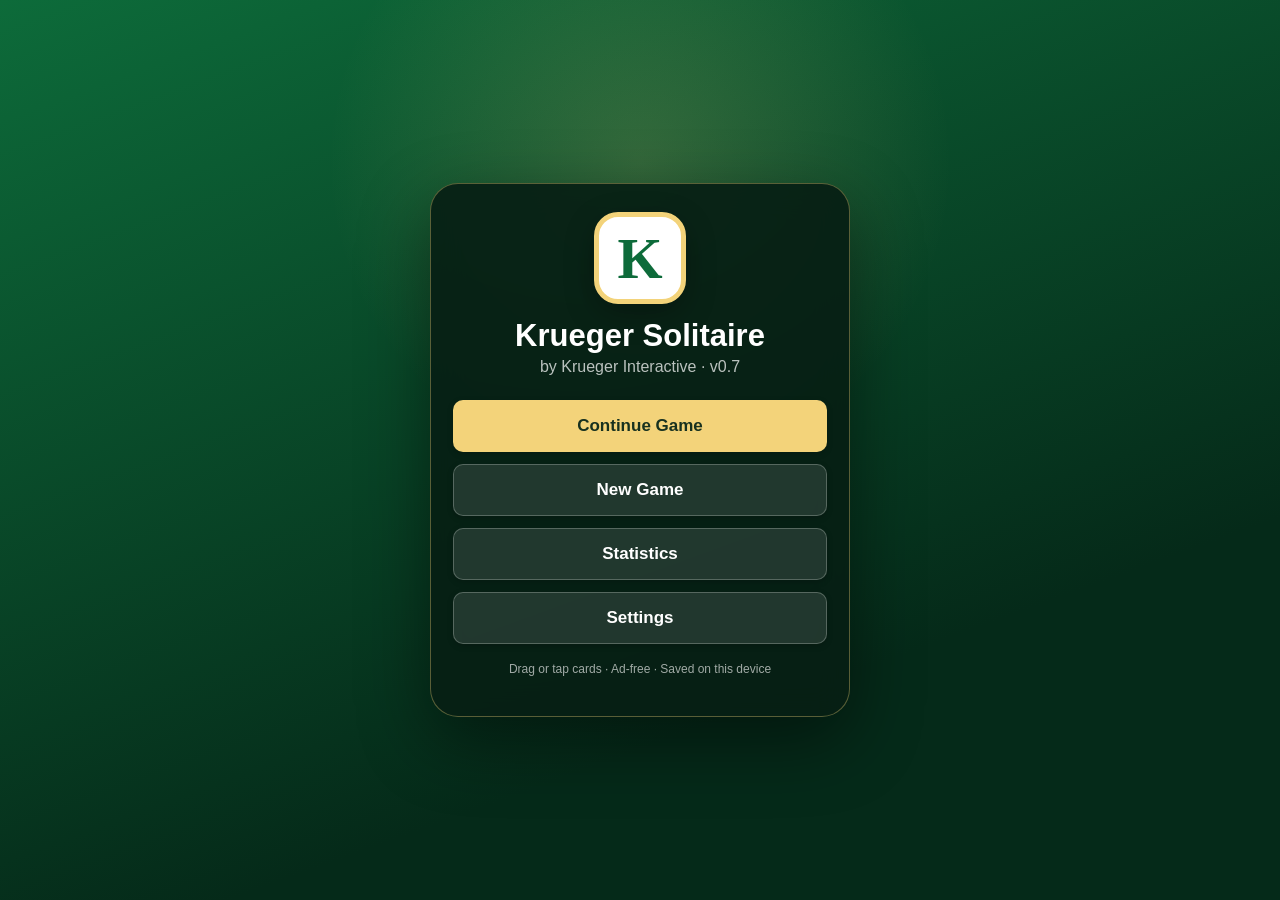
==== commit d1f5dd7d: "Add files via upload" ====
--- a/index.html
+++ b/index.html
@@ -7,7 +7,7 @@
   <meta name="apple-mobile-web-app-capable" content="yes" />
   <meta name="apple-mobile-web-app-status-bar-style" content="black-translucent" />
   <meta name="apple-mobile-web-app-title" content="Krueger Solitaire" />
-  <title>Krueger Solitaire v0.6</title>
+  <title>Krueger Solitaire v0.7</title>
   <style>
     :root {
       --felt: #0d6b3a;
@@ -669,6 +669,91 @@
         radial-gradient(circle at center, rgba(255,255,255,.08), transparent 60%);
     }
 
+
+    /* Krueger Signature Deck: clean fronts, themed backs */
+    .card:not(.face-down) {
+      background: linear-gradient(180deg, #fffef9 0%, #faf7ef 100%);
+      border: 2px solid rgba(22, 42, 34, .40);
+      box-shadow:
+        0 3px 10px rgba(0,0,0,.34),
+        inset 0 0 0 1px rgba(184,143,45,.28);
+      overflow: hidden;
+    }
+
+    .card:not(.face-down)::before {
+      content: "";
+      position: absolute;
+      inset: 3px;
+      border: 1px solid rgba(184,143,45,.22);
+      border-radius: 7px;
+      background: none;
+      pointer-events: none;
+    }
+
+    .card .island-mark {
+      display: none !important;
+    }
+
+    .card .corner {
+      font-family: -apple-system, BlinkMacSystemFont, "Segoe UI", Arial, sans-serif;
+      font-weight: 900;
+      font-size: calc(var(--card-w) * .30);
+      line-height: .80;
+      letter-spacing: -.7px;
+      text-shadow: none;
+    }
+
+    .card .corner .suit-small {
+      font-family: Georgia, "Times New Roman", serif;
+      font-size: 1.02em;
+      margin-top: 5px;
+    }
+
+    .card .center,
+    .card.ace-card .center {
+      font-family: Georgia, "Times New Roman", serif;
+      font-size: calc(var(--card-w) * .66);
+      text-shadow: none;
+      background: none;
+      border: 0;
+    }
+
+    .card.face-card .center {
+      inset: 22% 18% auto 18%;
+      width: 64%;
+      height: 56%;
+      display: grid;
+      place-items: center;
+      border: 2px solid currentColor;
+      border-radius: 10px;
+      background: rgba(184,143,45,.07);
+      font-family: Georgia, "Times New Roman", serif;
+      font-size: calc(var(--card-w) * .40);
+      font-weight: 900;
+    }
+
+    .card.face-card .center::after {
+      content: "K";
+      position: absolute;
+      bottom: 5px;
+      font-size: calc(var(--card-w) * .12);
+      color: rgba(184,143,45,.72);
+    }
+
+    .card .pip-grid {
+      inset: 23% 23%;
+      font-size: calc(var(--card-w) * .25);
+      background: none;
+    }
+
+    .card.red {
+      color: #bb1724;
+    }
+
+    .card:not(.red) {
+      color: #111820;
+    }
+
   </style>
 </head>
 <body>
@@ -714,7 +799,7 @@
   <div class="menu-panel">
     <div class="brand-mark">K</div>
     <h1>Krueger Solitaire</h1>
-    <p class="subtitle">by Krueger Interactive · v0.6</p>
+    <p class="subtitle">by Krueger Interactive · v0.7</p>
     <div class="menu-actions">
       <button id="continueBtn">Continue Game</button>
       <button id="freshGameBtn" class="secondary">New Game</button>
@@ -752,7 +837,7 @@
     <div class="theme-list">
       <button class="theme-option" data-theme="palawan">
         <span>Palawan, Philippines</span>
-        <span class="theme-swatch" style="background-image:url('[data-uri]');background-size:cover;background-position:center"></span>
+        <span class="theme-swatch" style="background-image:url('[data-uri]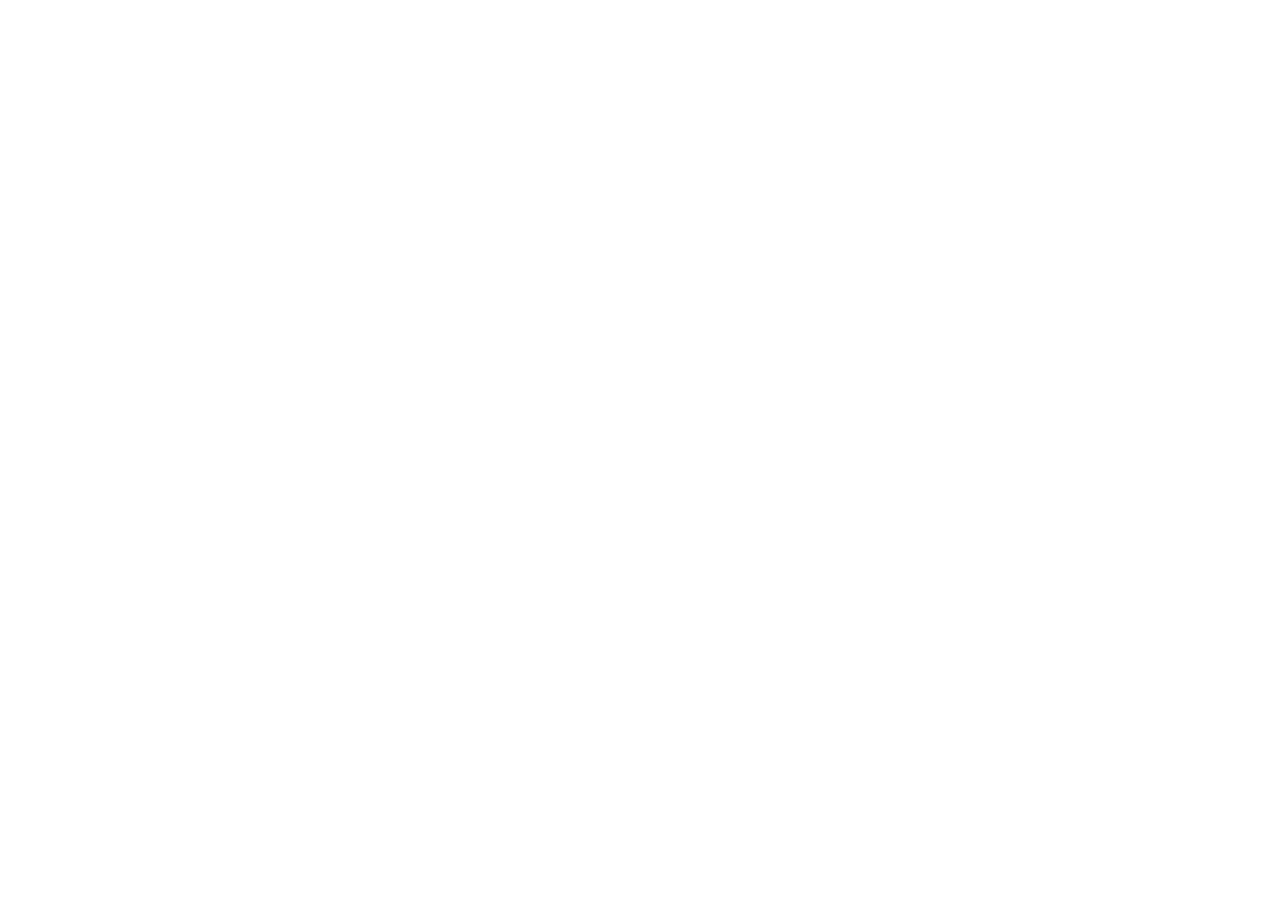
==== commit a6c696bc: "Add files via upload" ====
--- a/index.html
+++ b/index.html
@@ -1,1556 +1,22 @@
 <!DOCTYPE html>
 <html lang="en">
 <head>
-  <meta charset="UTF-8" />
-  <meta name="viewport" content="width=device-width, initial-scale=1, viewport-fit=cover, user-scalable=no" />
-  <meta name="theme-color" content="#0d6b3a" />
-  <meta name="apple-mobile-web-app-capable" content="yes" />
-  <meta name="apple-mobile-web-app-status-bar-style" content="black-translucent" />
-  <meta name="apple-mobile-web-app-title" content="Krueger Solitaire" />
-  <title>Krueger Solitaire v0.7</title>
-  <style>
-    :root {
-      --felt: #0d6b3a;
-      --felt-dark: #084b2a;
-      --gold: #f3d37a;
-      --card-w: min(13.25vw, 82px);
-      --card-h: calc(var(--card-w) * 1.42);
-      --gap: min(0.9vw, 7px);
-      --down-offset: min(5.2vw, 31px);
-      --up-offset: min(8.5vw, 50px);
-    }
+    <meta charset="UTF-8">
+    <meta name="viewport" content="width=device-width, initial-scale=1.0, viewport-fit=cover">
 
-    * { box-sizing: border-box; -webkit-tap-highlight-color: transparent; }
-    html, body {
-      margin: 0;
-      width: 100%;
-      height: 100%;
-      overflow: hidden;
-      font-family: -apple-system, BlinkMacSystemFont, "Segoe UI", sans-serif;
-      background: var(--felt-dark);
-      color: white;
-      touch-action: manipulation;
-      user-select: none;
-    }
+    <title>Krueger Solitaire</title>
 
-    body {
-      padding-top: env(safe-area-inset-top);
-      padding-bottom: env(safe-area-inset-bottom);
-      background:
-        radial-gradient(circle at 50% 15%, rgba(255,255,255,.08), transparent 35%),
-        linear-gradient(180deg, #10824a, var(--felt));
-    }
+    <meta name="theme-color" content="#0b5d3b">
 
-    #app {
-      height: 100%;
-      display: flex;
-      flex-direction: column;
-    }
-
-    header {
-      height: 54px;
-      padding: 8px 10px 6px;
-      display: flex;
-      align-items: center;
-      justify-content: space-between;
-      width: 100%;
-      gap: 8px;
-    }
-
-    .title {
-      font-weight: 800;
-      letter-spacing: .3px;
-      font-size: 18px;
-    }
-
-    .stats {
-      display: flex;
-      gap: 8px;
-      font-size: 13px;
-      opacity: .95;
-    }
-
-    button {
-      border: 0;
-      border-radius: 10px;
-      padding: 8px 11px;
-      font: inherit;
-      font-weight: 700;
-      color: #17311f;
-      background: var(--gold);
-      box-shadow: 0 2px 6px rgba(0,0,0,.2);
-    }
-
-    button:active { transform: translateY(1px); }
-
-    .toolbar {
-      display: flex;
-      gap: 7px;
-    }
-
-    .secondary {
-      background: rgba(255,255,255,.18);
-      color: white;
-      border: 1px solid rgba(255,255,255,.24);
-    }
-
-    #board {
-      flex: 1;
-      position: relative;
-      padding: 4px 8px 8px;
-      overflow: hidden;
-    }
-
-    .top-row, .tableau {
-      display: grid;
-      grid-template-columns: repeat(7, var(--card-w));
-      gap: var(--gap);
-      justify-content: space-between;
-    }
-
-    .top-row {
-      height: calc(var(--card-h) + 12px);
-      align-items: start;
-    }
-
-    .slot, .pile {
-      width: var(--card-w);
-      height: var(--card-h);
-      border-radius: 8px;
-      position: relative;
-    }
-
-    .slot {
-      border: 2px dashed rgba(255,255,255,.28);
-      display: flex;
-      align-items: center;
-      justify-content: center;
-      font-size: calc(var(--card-w) * .38);
-      color: rgba(255,255,255,.42);
-    }
-
-    .slot.foundation::after {
-      content: attr(data-suit);
-      font-size: calc(var(--card-w) * .38);
-      opacity: .48;
-    }
-
-    .spacer { visibility: hidden; }
-
-    .card {
-      position: absolute;
-      width: var(--card-w);
-      height: var(--card-h);
-      border-radius: 10px;
-      background: linear-gradient(180deg, #ffffff, #f7f7f5);
-      border: 1px solid rgba(0,0,0,.28);
-      box-shadow: 0 3px 9px rgba(0,0,0,.34);
-      color: #101010;
-      padding: 5px 6px;
-      display: block;
-      font-family: Georgia, "Times New Roman", serif;
-      font-weight: 700;
-      line-height: .88;
-      cursor: pointer;
-      text-rendering: geometricPrecision;
-      -webkit-font-smoothing: antialiased;
-      transform: translateZ(0);
-    }
-
-    .card::after {
-      content: "";
-      position: absolute;
-      inset: -6px;
-      border-radius: 14px;
-    }
-
-    .card.red { color: #c81925; }
-
-    .card .corner {
-      position: absolute;
-      top: 6px;
-      left: 7px;
-      display: flex;
-      flex-direction: column;
-      align-items: center;
-      font-size: calc(var(--card-w) * .255);
-      line-height: .78;
-      letter-spacing: -.5px;
-    }
-
-    .card .corner.bottom {
-      top: auto;
-      left: auto;
-      right: 7px;
-      bottom: 6px;
-      transform: rotate(180deg);
-    }
-
-    .card .corner .suit-small {
-      font-size: .86em;
-      margin-top: 4px;
-    }
-
-    .card .center {
-      position: absolute;
-      inset: 0;
-      display: grid;
-      place-items: center;
-      font-size: calc(var(--card-w) * .58);
-      line-height: 1;
-      font-family: "Times New Roman", Georgia, serif;
-    }
-
-    .card.face-down {
-      background:
-        linear-gradient(135deg, rgba(255,255,255,.13) 25%, transparent 25%) -8px 0/16px 16px,
-        linear-gradient(225deg, rgba(255,255,255,.13) 25%, transparent 25%) -8px 0/16px 16px,
-        linear-gradient(315deg, rgba(255,255,255,.13) 25%, transparent 25%) 0 0/16px 16px,
-        linear-gradient(45deg, rgba(255,255,255,.13) 25%, transparent 25%) 0 0/16px 16px,
-        #174d9b;
-      border: 3px solid #f5f5f5;
-    }
-
-    .card.face-down > * { display: none; }
-
-    .card.selected {
-      outline: 4px solid #ffd84d;
-      outline-offset: -2px;
-      transform: translateY(-4px);
-      z-index: 200 !important;
-    }
-
-    .tableau {
-      position: relative;
-      height: calc(100% - var(--card-h) - 18px);
-      align-items: start;
-    }
-
-    .column {
-      position: relative;
-      min-height: var(--card-h);
-      border-radius: 8px;
-    }
-
-    .column.empty {
-      border: 2px dashed rgba(255,255,255,.2);
-    }
-
-    #message {
-      position: fixed;
-      left: 50%;
-      bottom: calc(20px + env(safe-area-inset-bottom));
-      transform: translateX(-50%);
-      padding: 10px 16px;
-      border-radius: 999px;
-      background: rgba(0,0,0,.72);
-      color: white;
-      font-weight: 700;
-      opacity: 0;
-      pointer-events: none;
-      transition: opacity .2s;
-      z-index: 999;
-    }
-
-    #message.show { opacity: 1; }
-
-    #win {
-      position: fixed;
-      inset: 0;
-      background: rgba(0,0,0,.55);
-      display: none;
-      align-items: center;
-      justify-content: center;
-      z-index: 1000;
-      padding: 24px;
-    }
-
-    #win.show { display: flex; }
-
-    .win-card {
-      width: min(92vw, 380px);
-      background: white;
-      color: #17311f;
-      border-radius: 22px;
-      padding: 28px;
-      text-align: center;
-      box-shadow: 0 20px 60px rgba(0,0,0,.35);
-    }
-
-    .win-card h2 { margin-top: 0; font-size: 30px; }
-    .win-card p { color: #45564b; }
-
-    @media (min-width: 700px) {
-      :root {
-        --card-w: 86px;
-        --gap: 14px;
-        --down-offset: 28px;
-        --up-offset: 42px;
-      }
-      #board { max-width: 760px; width: 100%; margin: 0 auto; }
-    }
-
-    .screen-overlay {
-      position: fixed;
-      inset: 0;
-      z-index: 2000;
-      display: none;
-      align-items: center;
-      justify-content: center;
-      padding: calc(24px + env(safe-area-inset-top)) 22px calc(24px + env(safe-area-inset-bottom));
-      background:
-        radial-gradient(circle at 50% 18%, rgba(243,211,122,.18), transparent 32%),
-        linear-gradient(160deg, #0d6b3a, #052a19 72%);
-    }
-    .screen-overlay.show { display: flex; }
-    .menu-panel {
-      width: min(92vw, 420px);
-      max-height: 90vh;
-      overflow: auto;
-      background: rgba(7,31,20,.92);
-      border: 1px solid rgba(243,211,122,.35);
-      border-radius: 28px;
-      padding: 28px 22px;
-      box-shadow: 0 24px 70px rgba(0,0,0,.45);
-      text-align: center;
-      backdrop-filter: blur(16px);
-    }
-    .brand-mark {
-      width: 92px;
-      height: 92px;
-      margin: 0 auto 14px;
-      border-radius: 24px;
-      display: grid;
-      place-items: center;
-      font-family: Georgia, serif;
-      font-size: 58px;
-      font-weight: 800;
-      color: #0d6b3a;
-      background: #fff;
-      border: 5px solid var(--gold);
-      box-shadow: 0 10px 30px rgba(0,0,0,.3);
-    }
-    .menu-panel h1 { margin: 4px 0 4px; font-size: 31px; }
-    .menu-panel .subtitle { margin: 0 0 24px; opacity: .72; }
-    .menu-actions { display: grid; gap: 12px; }
-    .menu-actions button {
-      width: 100%;
-      min-height: 52px;
-      font-size: 17px;
-    }
-    .menu-actions .secondary { background: rgba(255,255,255,.11); }
-    .small-note { margin-top: 18px; font-size: 12px; opacity: .62; }
-    .panel-head {
-      display: flex;
-      justify-content: space-between;
-      align-items: center;
-      margin-bottom: 18px;
-    }
-    .panel-head h2 { margin: 0; }
-    .close-button {
-      width: 42px !important;
-      min-height: 42px !important;
-      padding: 0;
-      border-radius: 50%;
-    }
-    .stat-grid {
-      display: grid;
-      grid-template-columns: 1fr 1fr;
-      gap: 12px;
-      text-align: left;
-    }
-    .stat-box {
-      background: rgba(255,255,255,.09);
-      border: 1px solid rgba(255,255,255,.12);
-      border-radius: 16px;
-      padding: 16px;
-    }
-    .stat-box strong { display: block; font-size: 26px; color: var(--gold); }
-    .stat-box span { font-size: 12px; opacity: .74; }
-    .theme-list { display: grid; gap: 11px; }
-    .theme-option {
-      display: flex;
-      justify-content: space-between;
-      align-items: center;
-      min-height: 54px;
-      padding: 10px 14px;
-      border: 1px solid rgba(255,255,255,.14);
-      border-radius: 15px;
-      background: rgba(255,255,255,.08);
-      color: white;
-      font-weight: 700;
-    }
-    .theme-option.active { outline: 3px solid var(--gold); }
-    .theme-swatch {
-      width: 60px;
-      height: 28px;
-      border-radius: 999px;
-      border: 2px solid rgba(255,255,255,.6);
-    }
-    #homeBtn { padding-left: 10px; padding-right: 10px; }
-
-
-    .column {
-      touch-action: manipulation;
-    }
-
-    .card:active {
-      transform: translateY(-3px) scale(1.025);
-    }
-
-    .tap-guide {
-      position: fixed;
-      left: 50%;
-      top: calc(58px + env(safe-area-inset-top));
-      transform: translateX(-50%);
-      z-index: 1500;
-      background: rgba(0,0,0,.7);
-      border: 1px solid rgba(255,255,255,.2);
-      border-radius: 999px;
-      padding: 7px 12px;
-      font-size: 12px;
-      opacity: 0;
-      pointer-events: none;
-      transition: opacity .2s;
-    }
-
-    .tap-guide.show { opacity: 1; }
-
-    @media (max-width: 430px) {
-      header {
-        height: 50px;
-        padding-left: 7px;
-        padding-right: 7px;
-      }
-      .title { font-size: 15px; }
-      .stats { font-size: 11px; gap: 5px; }
-      .toolbar { gap: 4px; }
-      .toolbar button {
-        padding: 7px 8px;
-        font-size: 12px;
-      }
-      #board {
-        padding-left: 4px;
-        padding-right: 4px;
-      }
-    }
-
-
-    .card {
-      touch-action: none;
-    }
-
-    .drag-ghost {
-      position: fixed;
-      left: 0;
-      top: 0;
-      z-index: 5000;
-      pointer-events: none;
-      will-change: transform;
-      filter: drop-shadow(0 12px 14px rgba(0,0,0,.42));
-    }
-
-    .drag-ghost .card {
-      position: absolute;
-      left: 0;
-      transform: none !important;
-      transition: none !important;
-    }
-
-    .card.drag-source {
-      opacity: .28;
-    }
-
-    .column.drop-target,
-    .pile.drop-target,
-    .slot.drop-target {
-      outline: 4px solid var(--gold);
-      outline-offset: 3px;
-      background: rgba(243,211,122,.16);
-    }
-
-    body.dragging,
-    body.dragging * {
-      cursor: grabbing !important;
-    }
-
-
-    :root {
-      --destination-image: none;
-      --destination-overlay: rgba(0, 45, 28, .60);
-    }
-
-    body.destination-theme {
-      background-image:
-        linear-gradient(var(--destination-overlay), var(--destination-overlay)),
-        var(--destination-image);
-      background-size: cover;
-      background-position: center;
-      background-attachment: fixed;
-    }
-
-    body.destination-theme #board {
-      background: rgba(0, 30, 18, .18);
-      border-radius: 18px;
-      backdrop-filter: blur(1.5px);
-    }
-
-    .destination-badge {
-      position: fixed;
-      left: 50%;
-      bottom: calc(10px + env(safe-area-inset-bottom));
-      transform: translateX(-50%);
-      z-index: 1200;
-      padding: 7px 12px;
-      border-radius: 999px;
-      background: rgba(0,0,0,.58);
-      border: 1px solid rgba(255,255,255,.28);
-      font-size: 12px;
-      font-weight: 700;
-      white-space: nowrap;
-      pointer-events: none;
-    }
-
-    .theme-description {
-      margin-top: 8px;
-      text-align: left;
-      font-size: 13px;
-      line-height: 1.35;
-      opacity: .78;
-    }
-
-    .credit-box {
-      margin-top: 18px;
-      padding: 12px;
-      border-radius: 14px;
-      text-align: left;
-      background: rgba(255,255,255,.08);
-      font-size: 12px;
-      line-height: 1.4;
-      opacity: .8;
-    }
-
-
-    .card {
-      overflow: hidden;
-      background:
-        linear-gradient(180deg, rgba(255,255,255,.98), rgba(246,249,244,.98));
-      border: 2px solid rgba(10,75,55,.38);
-      box-shadow:
-        0 3px 9px rgba(0,0,0,.34),
-        inset 0 0 0 2px rgba(243,211,122,.28);
-    }
-
-    .card::before {
-      content: "";
-      position: absolute;
-      inset: 3px;
-      border-radius: 7px;
-      border: 1px solid rgba(20,110,80,.20);
-      pointer-events: none;
-    }
-
-    .card .corner {
-      z-index: 2;
-      font-family: -apple-system, BlinkMacSystemFont, "Segoe UI", Arial, sans-serif;
-      font-weight: 900;
-      font-size: calc(var(--card-w) * .285);
-      line-height: .82;
-      text-shadow: 0 1px 0 rgba(255,255,255,.9);
-    }
-
-    .card .corner .suit-small {
-      font-family: "Times New Roman", Georgia, serif;
-      font-size: 1em;
-      margin-top: 5px;
-    }
-
-    .card .center {
-      z-index: 1;
-      font-size: calc(var(--card-w) * .64);
-      text-shadow: 0 1px 0 rgba(255,255,255,.9);
-    }
-
-    .card .island-mark {
-      position: absolute;
-      inset: 22% 16%;
-      border-radius: 50% 46% 50% 44%;
-      background:
-        radial-gradient(circle at 52% 78%, rgba(21,133,108,.17) 0 18%, transparent 19%),
-        radial-gradient(circle at 45% 72%, rgba(21,133,108,.14) 0 26%, transparent 27%),
-        linear-gradient(180deg, rgba(83,190,210,.13), rgba(21,133,108,.10));
-      transform: rotate(-8deg);
-      opacity: .75;
-      pointer-events: none;
-    }
-
-    .card.face-card .center {
-      font-size: calc(var(--card-w) * .43);
-      line-height: 1;
-      width: 68%;
-      height: 58%;
-      left: 16%;
-      top: 21%;
-      inset: auto;
-      display: grid;
-      place-items: center;
-      border-radius: 14px;
-      border: 2px solid rgba(21,133,108,.30);
-      background:
-        linear-gradient(180deg, rgba(243,211,122,.26), rgba(21,133,108,.12));
-      font-family: -apple-system, BlinkMacSystemFont, "Segoe UI", Arial, sans-serif;
-      font-weight: 900;
-      color: inherit;
-    }
-
-    .card.face-card .center::after {
-      content: "PALAWAN";
-      position: absolute;
-      bottom: 7px;
-      font-size: calc(var(--card-w) * .095);
-      letter-spacing: 1px;
-      color: rgba(10,75,55,.58);
-    }
-
-    .card.ace-card .center {
-      font-size: calc(var(--card-w) * .76);
-    }
-
-    .card .pip-grid {
-      position: absolute;
-      inset: 22% 24%;
-      display: grid;
-      grid-template-columns: repeat(2, 1fr);
-      align-items: center;
-      justify-items: center;
-      font-family: "Times New Roman", Georgia, serif;
-      font-size: calc(var(--card-w) * .24);
-      opacity: .90;
-    }
-
-    .card .pip-grid.single {
-      grid-template-columns: 1fr;
-      font-size: calc(var(--card-w) * .52);
-    }
-
-    .card .pip {
-      line-height: 1;
-    }
-
-    .card .pip.flip {
-      transform: rotate(180deg);
-    }
-
-    .card.face-down {
-      background:
-        linear-gradient(135deg, rgba(255,255,255,.12) 25%, transparent 25%) -8px 0/16px 16px,
-        linear-gradient(225deg, rgba(255,255,255,.12) 25%, transparent 25%) -8px 0/16px 16px,
-        linear-gradient(315deg, rgba(255,255,255,.12) 25%, transparent 25%) 0 0/16px 16px,
-        linear-gradient(45deg, rgba(255,255,255,.12) 25%, transparent 25%) 0 0/16px 16px,
-        linear-gradient(180deg, #1e8a78, #0c4b40);
-      border: 3px solid #f3d37a;
-      box-shadow:
-        0 3px 9px rgba(0,0,0,.34),
-        inset 0 0 0 3px rgba(255,255,255,.65),
-        inset 0 0 0 7px rgba(12,75,64,.85);
-    }
-
-    .card.face-down::before {
-      content: "K";
-      inset: 18%;
-      border: 2px solid rgba(243,211,122,.75);
-      display: grid;
-      place-items: center;
-      font-family: Georgia, serif;
-      font-size: calc(var(--card-w) * .48);
-      font-weight: 800;
-      color: rgba(243,211,122,.92);
-      background:
-        radial-gradient(circle at center, rgba(255,255,255,.08), transparent 60%);
-    }
-
-
-    /* Krueger Signature Deck: clean fronts, themed backs */
-    .card:not(.face-down) {
-      background: linear-gradient(180deg, #fffef9 0%, #faf7ef 100%);
-      border: 2px solid rgba(22, 42, 34, .40);
-      box-shadow:
-        0 3px 10px rgba(0,0,0,.34),
-        inset 0 0 0 1px rgba(184,143,45,.28);
-      overflow: hidden;
-    }
-
-    .card:not(.face-down)::before {
-      content: "";
-      position: absolute;
-      inset: 3px;
-      border: 1px solid rgba(184,143,45,.22);
-      border-radius: 7px;
-      background: none;
-      pointer-events: none;
-    }
-
-    .card .island-mark {
-      display: none !important;
-    }
-
-    .card .corner {
-      font-family: -apple-system, BlinkMacSystemFont, "Segoe UI", Arial, sans-serif;
-      font-weight: 900;
-      font-size: calc(var(--card-w) * .30);
-      line-height: .80;
-      letter-spacing: -.7px;
-      text-shadow: none;
-    }
-
-    .card .corner .suit-small {
-      font-family: Georgia, "Times New Roman", serif;
-      font-size: 1.02em;
-      margin-top: 5px;
-    }
-
-    .card .center,
-    .card.ace-card .center {
-      font-family: Georgia, "Times New Roman", serif;
-      font-size: calc(var(--card-w) * .66);
-      text-shadow: none;
-      background: none;
-      border: 0;
-    }
-
-    .card.face-card .center {
-      inset: 22% 18% auto 18%;
-      width: 64%;
-      height: 56%;
-      display: grid;
-      place-items: center;
-      border: 2px solid currentColor;
-      border-radius: 10px;
-      background: rgba(184,143,45,.07);
-      font-family: Georgia, "Times New Roman", serif;
-      font-size: calc(var(--card-w) * .40);
-      font-weight: 900;
-    }
-
-    .card.face-card .center::after {
-      content: "K";
-      position: absolute;
-      bottom: 5px;
-      font-size: calc(var(--card-w) * .12);
-      color: rgba(184,143,45,.72);
-    }
-
-    .card .pip-grid {
-      inset: 23% 23%;
-      font-size: calc(var(--card-w) * .25);
-      background: none;
-    }
-
-    .card.red {
-      color: #bb1724;
-    }
-
-    .card:not(.red) {
-      color: #111820;
-    }
-
-  </style>
+    <link rel="manifest" href="manifest.json">
+    <link rel="apple-touch-icon" href="images/icon-512.png">
+    <link rel="stylesheet" href="css/main.css">
 </head>
 <body>
-<div id="app">
-  <header>
-    <div>
-      <div class="title">♠ Krueger Solitaire</div>
-      <div class="stats"><span id="moves">Moves: 0</span><span id="time">0:00</span></div>
-    </div>
-    <div class="toolbar">
-      <button class="secondary" id="homeBtn">Home</button>
-      <button class="secondary" id="undoBtn">Undo</button>
-      <button id="newBtn">New Game</button>
-    </div>
-  </header>
 
-  <main id="board">
-    <section class="top-row">
-      <div id="stock" class="pile slot">↻</div>
-      <div id="waste" class="pile"></div>
-      <div class="spacer"></div>
-      <div class="pile slot foundation" data-suit="♠" data-foundation="S"></div>
-      <div class="pile slot foundation" data-suit="♥" data-foundation="H"></div>
-      <div class="pile slot foundation" data-suit="♦" data-foundation="D"></div>
-      <div class="pile slot foundation" data-suit="♣" data-foundation="C"></div>
-    </section>
+    <div id="app"></div>
 
-    <section id="tableau" class="tableau"></section>
-  </main>
-</div>
+    <script src="js/app.js"></script>
 
-<div id="message"></div><div id="destinationBadge" class="destination-badge" style="display:none">🌴 Palawan · Mabuhay!</div><div id="tapGuide" class="tap-guide">Tap a card, then tap where it should go</div>
-<div id="win">
-  <div class="win-card">
-    <h2>Krueger Victory! 🎉</h2>
-    <p id="winStats"></p>
-    <button id="playAgain">Play Again</button>
-  </div>
-</div>
-
-
-<div id="homeScreen" class="screen-overlay show">
-  <div class="menu-panel">
-    <div class="brand-mark">K</div>
-    <h1>Krueger Solitaire</h1>
-    <p class="subtitle">by Krueger Interactive · v0.7</p>
-    <div class="menu-actions">
-      <button id="continueBtn">Continue Game</button>
-      <button id="freshGameBtn" class="secondary">New Game</button>
-      <button id="statsBtn" class="secondary">Statistics</button>
-      <button id="settingsBtn" class="secondary">Settings</button>
-    </div>
-    <p class="small-note">Drag or tap cards · Ad-free · Saved on this device</p>
-  </div>
-</div>
-
-<div id="statsScreen" class="screen-overlay">
-  <div class="menu-panel">
-    <div class="panel-head">
-      <h2>Statistics</h2>
-      <button class="secondary close-button" data-close="statsScreen">×</button>
-    </div>
-    <div class="stat-grid">
-      <div class="stat-box"><strong id="statGames">0</strong><span>Games started</span></div>
-      <div class="stat-box"><strong id="statWins">0</strong><span>Games won</span></div>
-      <div class="stat-box"><strong id="statBest">—</strong><span>Best time</span></div>
-      <div class="stat-box"><strong id="statMoves">—</strong><span>Best moves</span></div>
-    </div>
-    <div class="menu-actions" style="margin-top:16px">
-      <button id="resetStatsBtn" class="secondary">Reset Statistics</button>
-    </div>
-  </div>
-</div>
-
-<div id="settingsScreen" class="screen-overlay">
-  <div class="menu-panel">
-    <div class="panel-head">
-      <h2>Table Theme</h2>
-      <button class="secondary close-button" data-close="settingsScreen">×</button>
-    </div>
-    <div class="theme-list">
-      <button class="theme-option" data-theme="palawan">
-        <span>Palawan, Philippines</span>
-        <span class="theme-swatch" style="background-image:url('[data-uri]